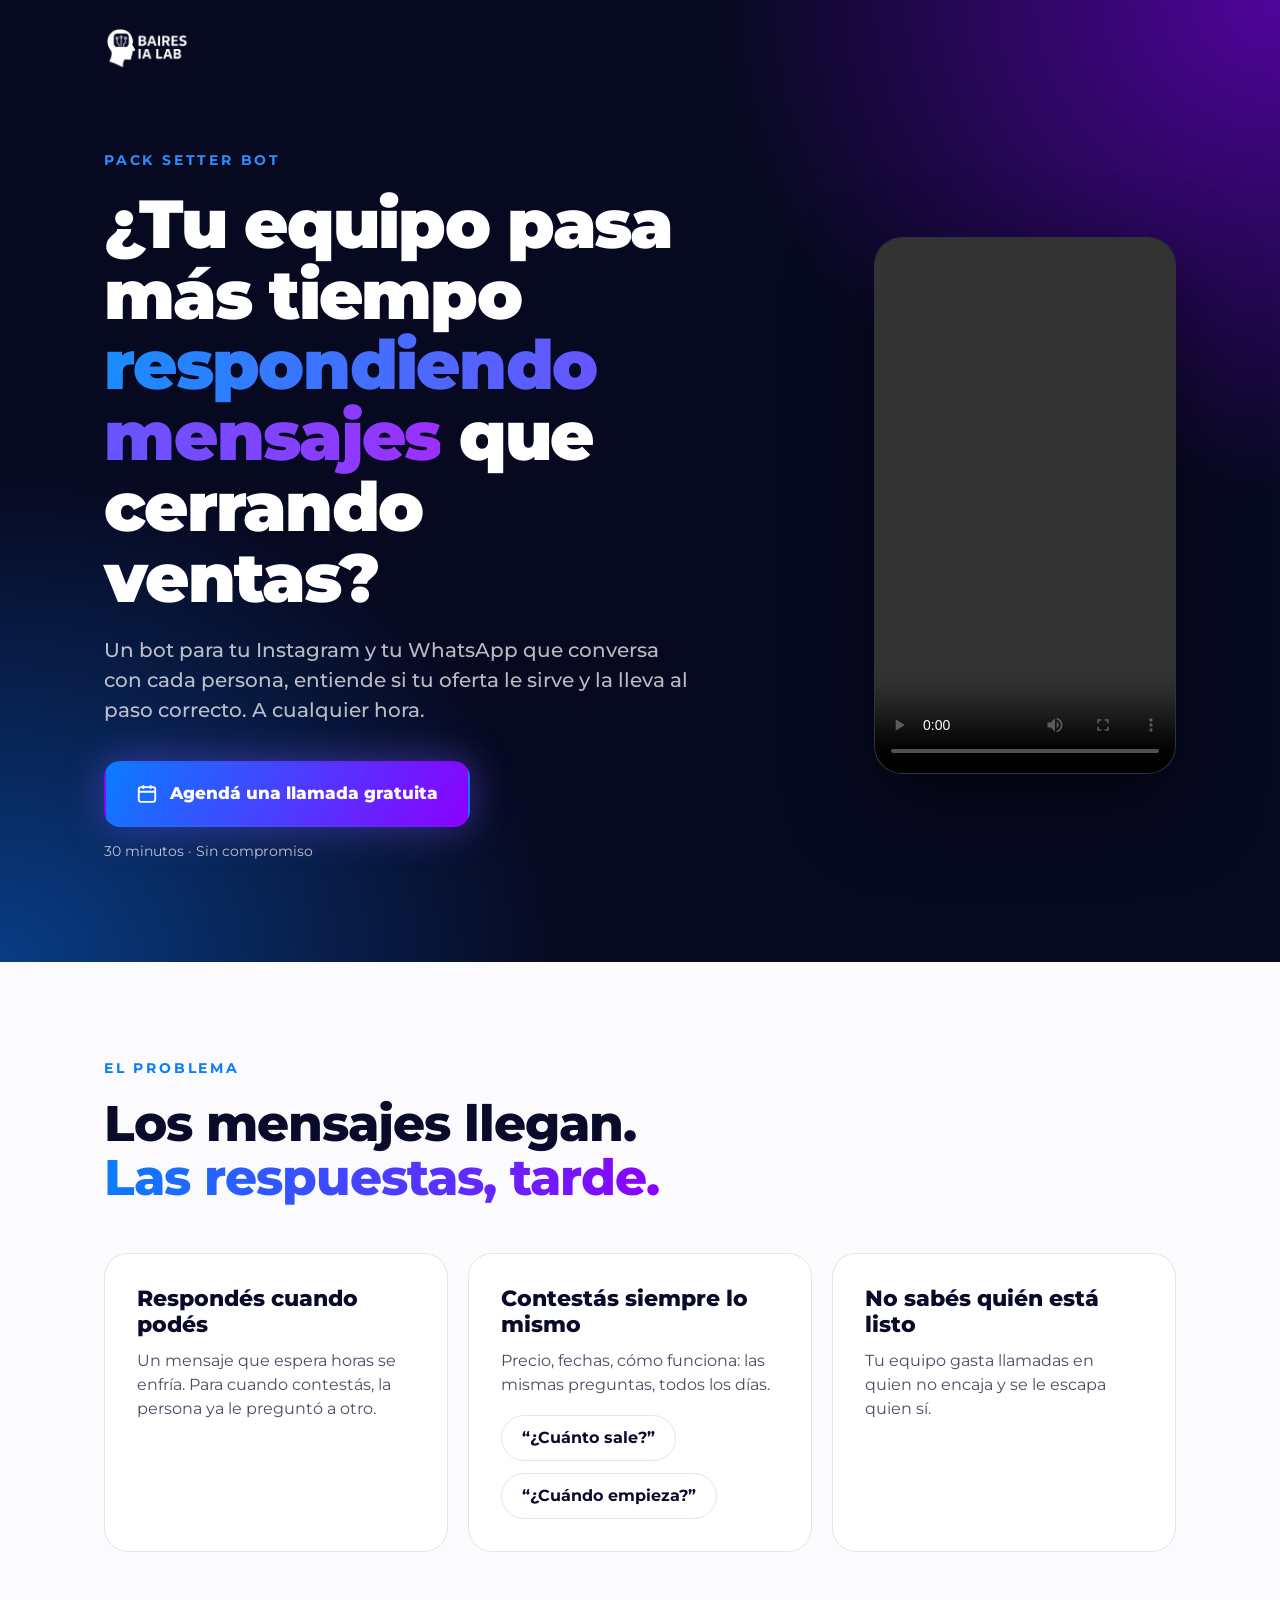
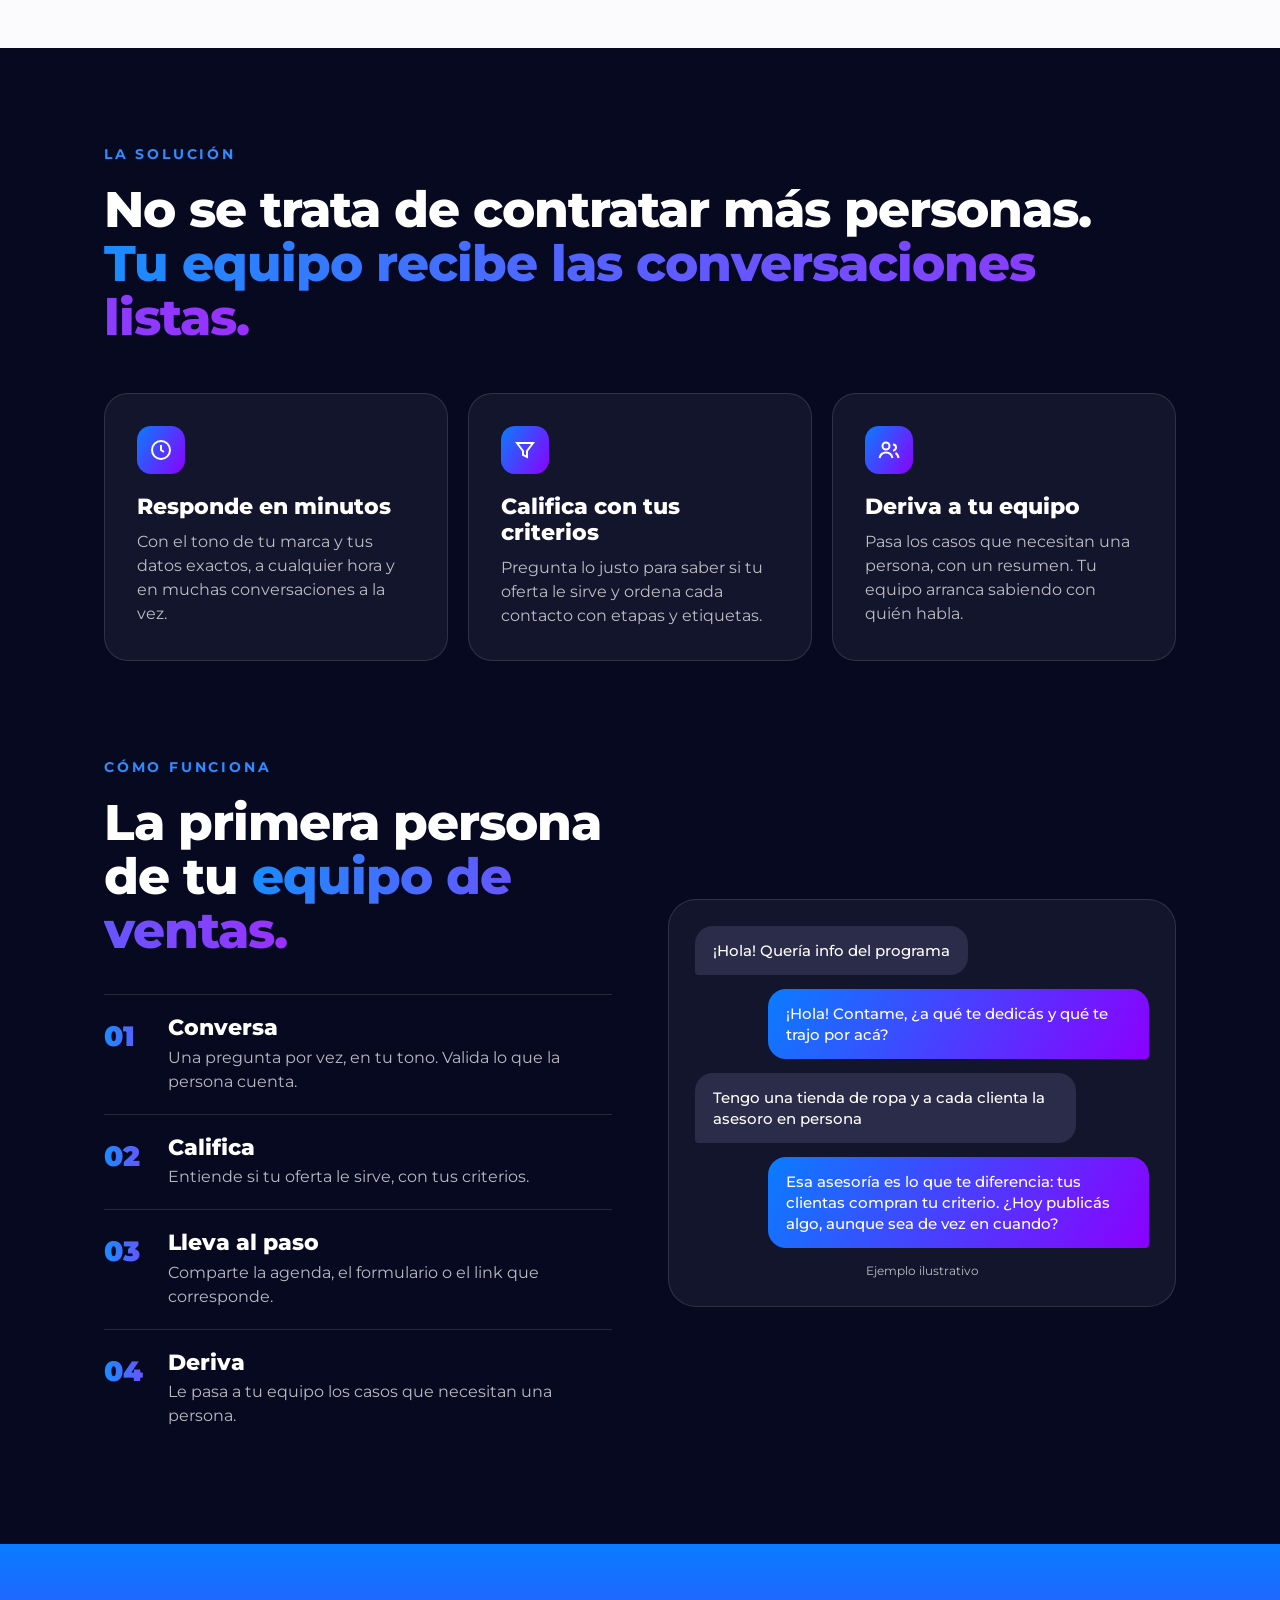
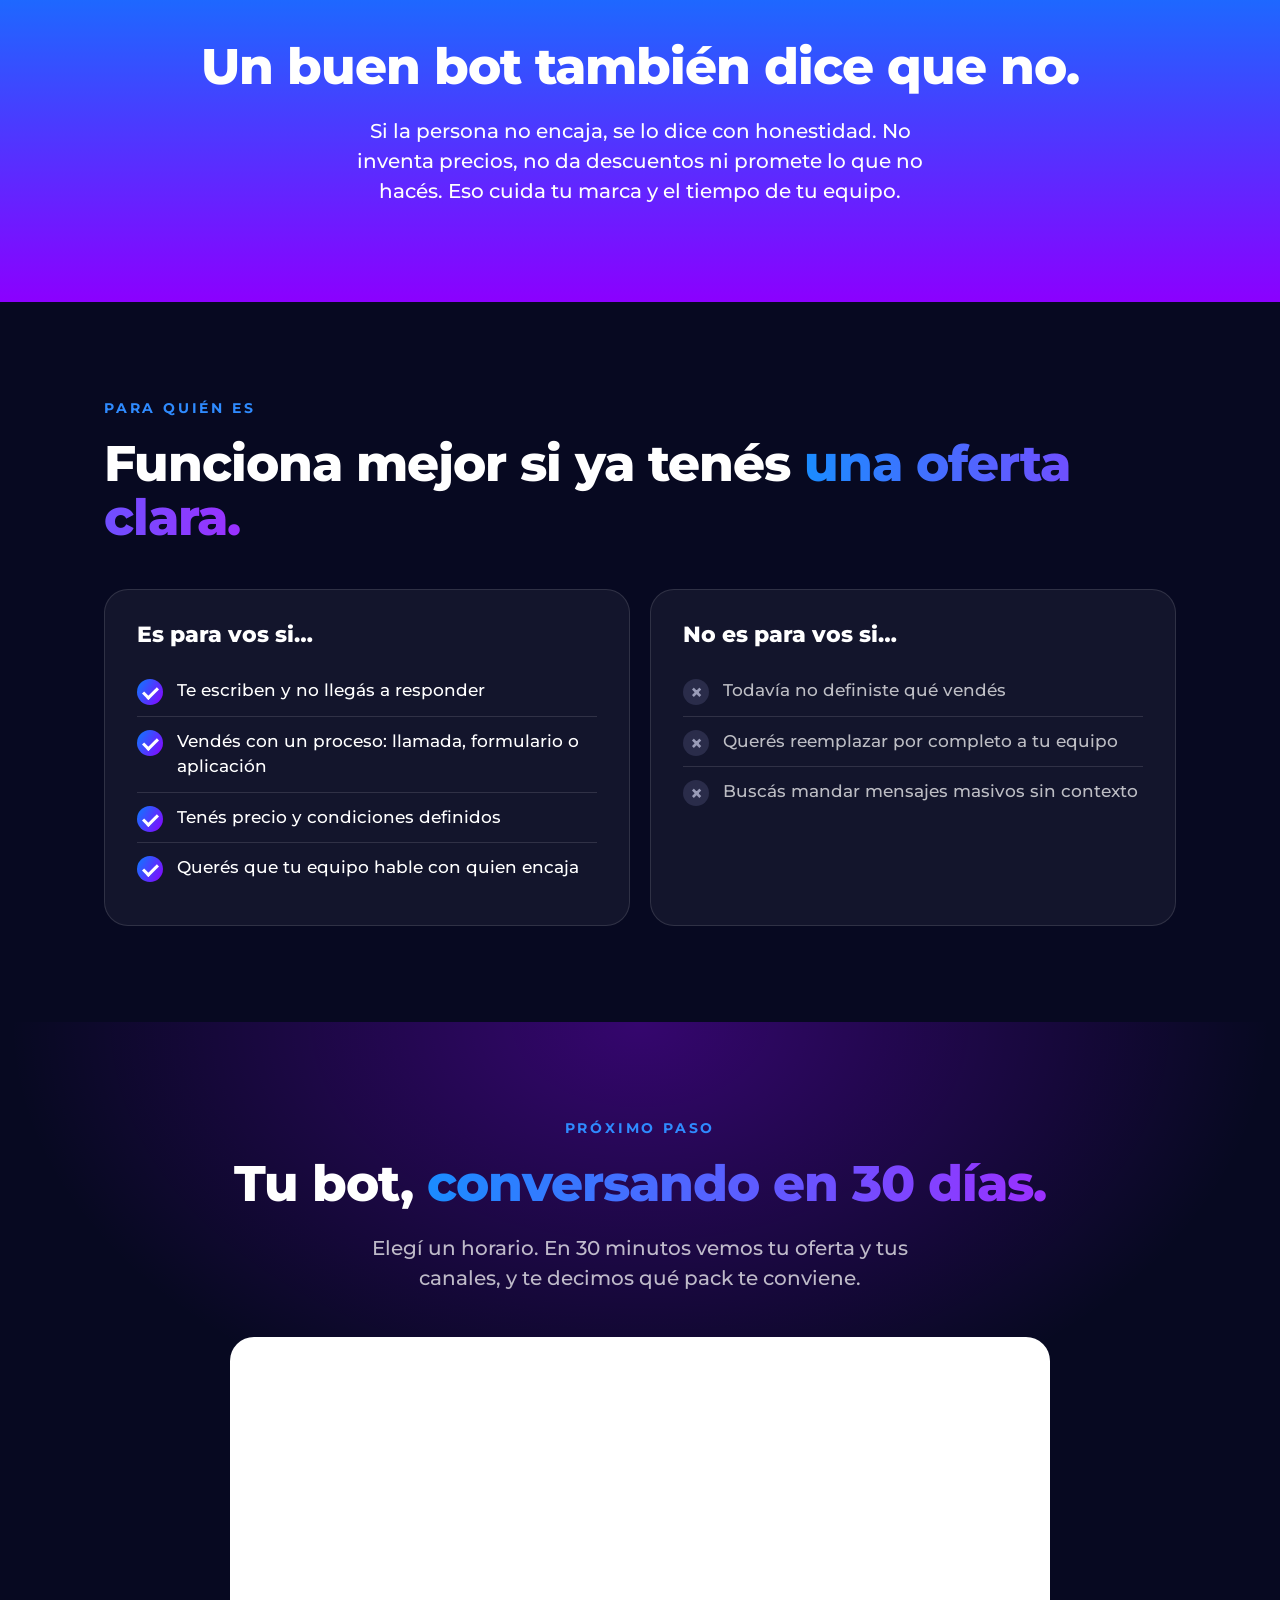
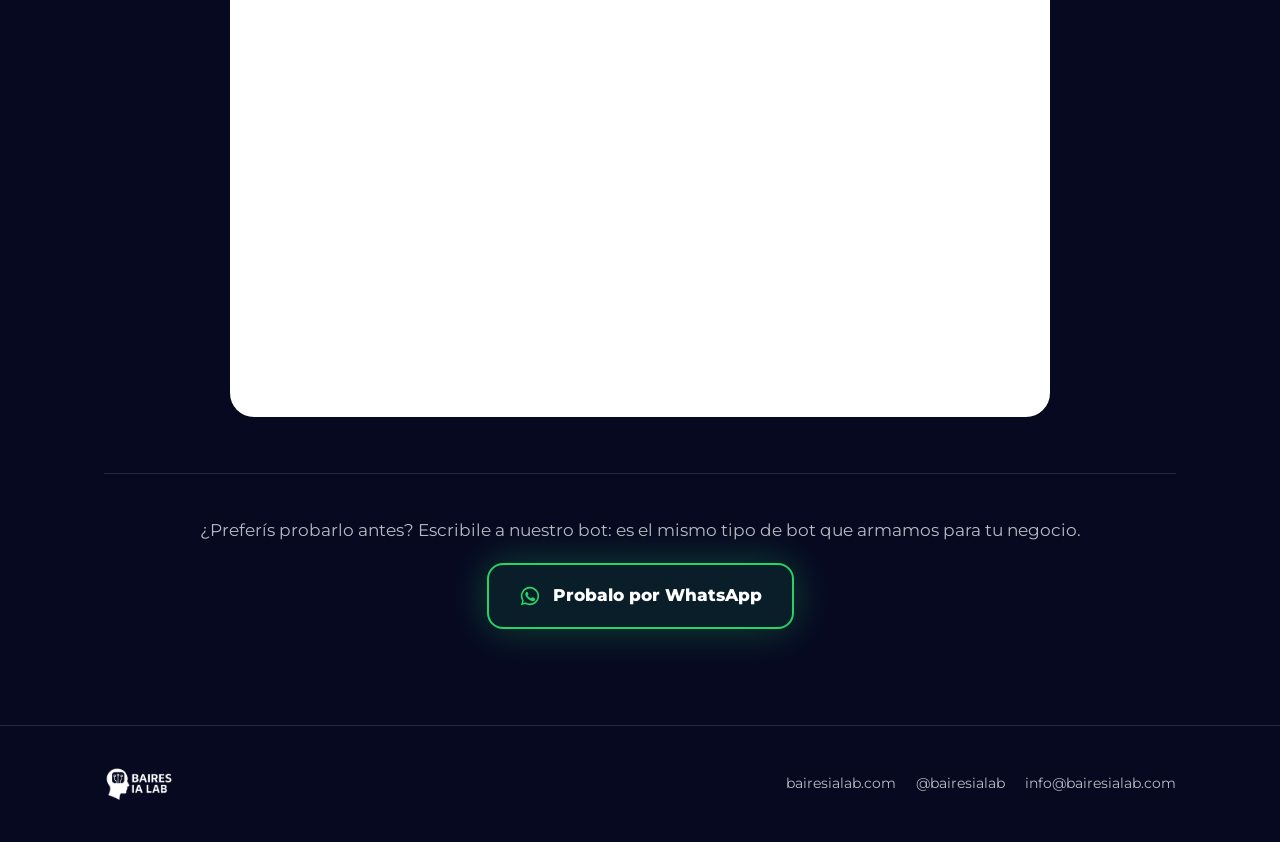
==== bot/index.html @ 01b83de3 "Rename setter-bot to bot (URL: bairesialab.com/bot/) Co-Authored-By: Claude Sonnet 4.6 <noreply@anth" ====
<!doctype html>
<!--
  LANDING · PACK SETTER BOT · Baires IA Lab
  URL sugerida: bairesialab.com/bot

  PARA CLAUDE CODE — cosas a reemplazar antes de publicar (buscá "TODO"):
  1. PIXEL_ID              → ID del Pixel de Meta (en <head>). Acá solo se dispara PageView.
                             El evento "Schedule" se dispara en gracias.html (página de gracias).
  2. VIDEO                 → setter-bot.mp4 (video vertical 1080x1920) + poster opcional.
  3. CALENDARIO GHL        → reemplazar CALENDAR_ID en el iframe de #agendar.
                             En la config del calendario de GHL: "Redirect to URL" después de reservar
                             → https://bairesialab.com/setter-bot/gracias (para disparar Schedule).
  4. WHATSAPP              → reemplazar 549XXXXXXXXXX por el número del bot (formato internacional sin +).
  5. UTMs                  → el script al final pasa los parámetros UTM de la URL al iframe del calendario,
                             así cada lead entra a GHL con el origen del anuncio.
  6. API de Conversiones   → configurarla desde GHL (Integraciones > Meta) o Events Manager;
                             usar el mismo event_id que el pixel para deduplicar.
  Sin menú de navegación a propósito: la página tiene una sola acción (agendar).
-->
<html lang="es-AR">
<head>
<meta charset="utf-8">
<meta name="viewport" content="width=device-width, initial-scale=1">
<title>Setter Bot · Baires IA Lab</title>
<meta name="description" content="Un bot para tu Instagram y tu WhatsApp que atiende, califica y le pasa a tu equipo las conversaciones listas. Agendá una llamada gratuita.">
<meta property="og:title" content="Setter Bot · Baires IA Lab">
<meta property="og:description" content="Dejá de perder ventas por responder tarde. Agendá una llamada gratuita de 30 minutos.">
<link rel="preconnect" href="https://fonts.googleapis.com">
<link rel="preconnect" href="https://fonts.gstatic.com" crossorigin>
<link href="https://fonts.googleapis.com/css2?family=Montserrat:wght@400;500;600;700;800;900&display=swap" rel="stylesheet">

<!-- TODO: Meta Pixel — reemplazar PIXEL_ID -->
<script>
!function(f,b,e,v,n,t,s){if(f.fbq)return;n=f.fbq=function(){n.callMethod?
n.callMethod.apply(n,arguments):n.queue.push(arguments)};if(!f._fbq)f._fbq=n;
n.push=n;n.loaded=!0;n.version='2.0';n.queue=[];t=b.createElement(e);t.async=!0;
t.src=v;s=b.getElementsByTagName(e)[0];s.parentNode.insertBefore(t,s)}(window,
document,'script','https://connect.facebook.net/en_US/fbevents.js');
fbq('init', 'PIXEL_ID');
fbq('track', 'PageView');
</script>

<style>
:root{
  --navy:#070921; --navy-2:#11132f; --ink:#0a0b2b;
  --blue:#0a7cff; --violet:#8b00ff; --wa:#25d366;
  --text:#ffffff; --muted:rgba(255,255,255,.72);
  --line:rgba(255,255,255,.12); --card:rgba(255,255,255,.05);
  --light:#fbfbfd; --light-line:#e4e5ee;
  --grad:linear-gradient(120deg,var(--blue),var(--violet));
  --radius:24px; --max:1120px;
}
*{box-sizing:border-box;margin:0;padding:0}
html{scroll-behavior:smooth}
body{font-family:Montserrat,system-ui,sans-serif;background:var(--navy);color:var(--text);line-height:1.5;-webkit-font-smoothing:antialiased}
img,video{display:block;max-width:100%}
a{color:inherit}
.wrap{max-width:var(--max);margin:0 auto;padding:0 24px}
section{padding:96px 0}
.gt{background:linear-gradient(90deg,#1a8cff,#9b30ff);-webkit-background-clip:text;background-clip:text;color:transparent}
.kicker{font-size:14px;font-weight:700;letter-spacing:.2em;text-transform:uppercase;color:#2f8bff;margin-bottom:18px}
h1{font-size:clamp(38px,6vw,68px);font-weight:900;line-height:1.04;letter-spacing:-.025em}
h2{font-size:clamp(30px,4.4vw,50px);font-weight:800;line-height:1.08;letter-spacing:-.02em}
h3{font-size:22px;font-weight:800;line-height:1.2}
.lead{font-size:clamp(17px,1.8vw,20px);color:var(--muted);font-weight:500;margin-top:22px;max-width:620px}

/* botones */
.btn{display:inline-flex;align-items:center;gap:12px;padding:18px 30px;border-radius:16px;font-weight:800;font-size:17px;text-decoration:none;border:2px solid #7b5cff;background:rgba(123,92,255,.12);box-shadow:0 0 40px rgba(123,92,255,.45);transition:transform .15s,box-shadow .15s}
.btn:hover{transform:translateY(-2px);box-shadow:0 0 60px rgba(123,92,255,.65)}
.btn.solid{background:var(--grad);border-color:transparent}
.btn.wa{border-color:var(--wa);background:rgba(37,211,102,.1);box-shadow:0 0 40px rgba(37,211,102,.3)}
.btn svg{flex:none}
.note{font-size:14px;color:var(--muted);margin-top:14px}

/* header */
header{position:absolute;top:0;left:0;right:0;z-index:5;padding:26px 0}
header img{height:44px;width:auto}

/* hero */
.hero{position:relative;overflow:hidden;padding:150px 0 100px}
.hero:before{content:"";position:absolute;inset:0;background:
  radial-gradient(800px 700px at 100% 0%,rgba(139,0,255,.55),transparent 70%),
  radial-gradient(800px 700px at 0% 100%,rgba(10,124,255,.45),transparent 70%);pointer-events:none}
.hero .wrap{position:relative;display:grid;grid-template-columns:1.15fr .85fr;gap:56px;align-items:center}
.hero .cta{margin-top:36px}
.video{position:relative;border-radius:28px;overflow:hidden;aspect-ratio:9/16;max-width:360px;margin-left:auto;background:var(--navy-2);border:1.5px solid var(--line);box-shadow:0 30px 80px rgba(0,0,0,.5)}
.video video{width:100%;height:100%;object-fit:cover}

/* beneficios */
.grid3{display:grid;grid-template-columns:repeat(3,1fr);gap:20px;margin-top:48px}
.card{background:var(--card);border:1.5px solid var(--line);border-radius:var(--radius);padding:32px}
.card p{color:var(--muted);margin-top:10px;font-size:16px}
.icon{width:48px;height:48px;border-radius:14px;background:var(--grad);display:grid;place-items:center;margin-bottom:20px}

/* problema (claro) */
.light{background:var(--light);color:var(--ink)}
.light .lead,.light .card p{color:#4a4c66}
.light .card{background:#fff;border-color:var(--light-line)}
.light .gt{background:linear-gradient(90deg,var(--blue),var(--violet));-webkit-background-clip:text;background-clip:text}
.quotes{display:flex;flex-wrap:wrap;gap:12px;margin-top:28px}
.quotes span{background:#fff;border:1.5px solid var(--light-line);border-radius:999px;padding:10px 20px;font-weight:700;font-size:16px}

/* pasos */
.how{display:grid;grid-template-columns:1fr 1fr;gap:56px;align-items:center}
.steps{list-style:none;margin-top:36px}
.steps li{display:grid;grid-template-columns:64px 1fr;padding:20px 0;border-top:1.5px solid var(--line)}
.steps b{font-size:28px;font-weight:900}
.steps p{color:var(--muted);font-size:16px;margin-top:4px}
.chat{background:var(--card);border:1.5px solid var(--line);border-radius:28px;padding:26px;display:flex;flex-direction:column;gap:14px}
.m{max-width:84%;padding:14px 18px;border-radius:18px;font-size:15px;font-weight:500;line-height:1.4}
.in{background:#2a2c4a;align-self:flex-start;border-bottom-left-radius:4px}
.out{background:var(--grad);align-self:flex-end;border-bottom-right-radius:4px}
.chat small{color:var(--muted);font-size:12px;text-align:center}

/* banda no */
.band{background:linear-gradient(180deg,var(--blue),#4a3bff 50%,var(--violet));text-align:center}
.band .lead{color:#fff;margin-left:auto;margin-right:auto}

/* para quién */
.two{display:grid;grid-template-columns:1fr 1fr;gap:20px;margin-top:44px}
.check{list-style:none;margin-top:18px}
.check li{position:relative;padding:12px 0 12px 40px;font-size:17px;font-weight:500;border-bottom:1.5px solid var(--line)}
.check li:last-child{border:0}
.check li:before{content:"";position:absolute;left:0;top:13px;width:26px;height:26px;border-radius:50%;background:var(--grad)}
.check li:after{content:"";position:absolute;left:9px;top:18px;width:6px;height:12px;border:solid #fff;border-width:0 3px 3px 0;transform:rotate(45deg)}
.check.no li{color:var(--muted)}
.check.no li:before{background:#2a2c4a}
.check.no li:after{content:"×";border:0;transform:none;left:7px;top:10px;font-size:22px;font-weight:700;width:auto;height:auto;color:#9a9cb8}

/* agenda */
.book{position:relative;overflow:hidden;text-align:center}
.book:before{content:"";position:absolute;inset:0;background:radial-gradient(900px 600px at 50% 0%,rgba(139,0,255,.35),transparent 70%);pointer-events:none}
.book .wrap{position:relative}
.book .lead{margin-left:auto;margin-right:auto}
.cal{margin:44px auto 0;max-width:820px;background:#fff;border-radius:var(--radius);overflow:hidden;min-height:680px}
.cal iframe{width:100%;min-height:680px;border:0;display:block}
.alt{margin-top:56px;padding-top:44px;border-top:1.5px solid var(--line)}
.alt p{color:var(--muted);margin-bottom:20px;font-size:17px}

footer{padding:40px 0;border-top:1.5px solid var(--line);font-size:14px;color:var(--muted)}
footer .wrap{display:flex;justify-content:space-between;align-items:center;gap:20px;flex-wrap:wrap}
footer img{height:36px;width:auto}
footer a{text-decoration:none;margin-left:20px}

/* barra fija mobile */
.sticky{display:none}

@media (max-width:860px){
  section{padding:72px 0}
  .hero{padding:110px 0 72px}
  .hero .wrap,.how,.two{grid-template-columns:1fr}
  .video{margin:8px auto 0;max-width:300px}
  .grid3{grid-template-columns:1fr}
  .btn{width:100%;justify-content:center}
  .sticky{display:block;position:fixed;left:0;right:0;bottom:0;z-index:10;padding:12px 16px calc(12px + env(safe-area-inset-bottom));background:rgba(7,9,33,.92);backdrop-filter:blur(10px);border-top:1.5px solid var(--line)}
  .sticky .btn{padding:15px}
  body{padding-bottom:84px}
  footer a{margin:0 16px 0 0}
  footer .wrap>div{display:flex;flex-wrap:wrap;gap:10px 0}
}
</style>
</head>
<body>

<header><div class="wrap"><img src="[data-uri]" alt="Baires IA Lab"></div></header>

<!-- HERO -->
<section class="hero">
  <div class="wrap">
    <div>
      <div class="kicker">Pack Setter Bot</div>
      <h1>¿Tu equipo pasa más tiempo <span class="gt">respondiendo mensajes</span> que cerrando ventas?</h1>
      <p class="lead">Un bot para tu Instagram y tu WhatsApp que conversa con cada persona, entiende si tu oferta le sirve y la lleva al paso correcto. A cualquier hora.</p>
      <div class="cta">
        <a class="btn solid" href="#agendar">
          <svg width="22" height="22" viewBox="0 0 24 24" fill="none" stroke="#fff" stroke-width="2"><rect x="3" y="4.5" width="18" height="16" rx="2.5"/><path d="M3 9.5h18M8 2.5v4M16 2.5v4"/></svg>
          Agendá una llamada gratuita
        </a>
        <p class="note">30 minutos · Sin compromiso</p>
      </div>
    </div>
    <div class="video">
      <!-- TODO: reemplazar por el video real (vertical 1080x1920) -->
      <video src="setter-bot.mp4" poster="" controls playsinline preload="metadata"></video>
    </div>
  </div>
</section>

<!-- EL PROBLEMA -->
<section class="light">
  <div class="wrap">
    <div class="kicker" style="color:var(--blue)">El problema</div>
    <h2>Los mensajes llegan.<br><span class="gt">Las respuestas, tarde.</span></h2>
    <div class="grid3">
      <div class="card"><h3>Respondés cuando podés</h3><p>Un mensaje que espera horas se enfría. Para cuando contestás, la persona ya le preguntó a otro.</p></div>
      <div class="card"><h3>Contestás siempre lo mismo</h3><p>Precio, fechas, cómo funciona: las mismas preguntas, todos los días.</p>
        <div class="quotes" style="margin-top:18px"><span>“¿Cuánto sale?”</span><span>“¿Cuándo empieza?”</span></div></div>
      <div class="card"><h3>No sabés quién está listo</h3><p>Tu equipo gasta llamadas en quien no encaja y se le escapa quien sí.</p></div>
    </div>
  </div>
</section>

<!-- BENEFICIOS -->
<section>
  <div class="wrap">
    <div class="kicker">La solución</div>
    <h2>No se trata de contratar más personas.<br><span class="gt">Tu equipo recibe las conversaciones listas.</span></h2>
    <div class="grid3">
      <div class="card">
        <div class="icon"><svg width="24" height="24" viewBox="0 0 24 24" fill="none" stroke="#fff" stroke-width="2"><circle cx="12" cy="12" r="9"/><path d="M12 7v5l3 2"/></svg></div>
        <h3>Responde en minutos</h3><p>Con el tono de tu marca y tus datos exactos, a cualquier hora y en muchas conversaciones a la vez.</p>
      </div>
      <div class="card">
        <div class="icon"><svg width="24" height="24" viewBox="0 0 24 24" fill="none" stroke="#fff" stroke-width="2"><path d="M4 5h16l-6 8v6l-4-2v-4z"/></svg></div>
        <h3>Califica con tus criterios</h3><p>Pregunta lo justo para saber si tu oferta le sirve y ordena cada contacto con etapas y etiquetas.</p>
      </div>
      <div class="card">
        <div class="icon"><svg width="24" height="24" viewBox="0 0 24 24" fill="none" stroke="#fff" stroke-width="2"><circle cx="9" cy="8" r="3.5"/><path d="M2.5 20c.8-3.5 3.4-5.5 6.5-5.5s5.7 2 6.5 5.5M16 6.5a3 3 0 0 1 0 6M18.5 15c1.6.8 2.6 2.5 3 5"/></svg></div>
        <h3>Deriva a tu equipo</h3><p>Pasa los casos que necesitan una persona, con un resumen. Tu equipo arranca sabiendo con quién habla.</p>
      </div>
    </div>
  </div>
</section>

<!-- CÓMO FUNCIONA -->
<section style="padding-top:0">
  <div class="wrap how">
    <div>
      <div class="kicker">Cómo funciona</div>
      <h2>La primera persona de tu <span class="gt">equipo de ventas.</span></h2>
      <ol class="steps">
        <li><b class="gt">01</b><div><h3>Conversa</h3><p>Una pregunta por vez, en tu tono. Valida lo que la persona cuenta.</p></div></li>
        <li><b class="gt">02</b><div><h3>Califica</h3><p>Entiende si tu oferta le sirve, con tus criterios.</p></div></li>
        <li><b class="gt">03</b><div><h3>Lleva al paso</h3><p>Comparte la agenda, el formulario o el link que corresponde.</p></div></li>
        <li><b class="gt">04</b><div><h3>Deriva</h3><p>Le pasa a tu equipo los casos que necesitan una persona.</p></div></li>
      </ol>
    </div>
    <div class="chat" aria-label="Ejemplo de conversación">
      <div class="m in">¡Hola! Quería info del programa</div>
      <div class="m out">¡Hola! Contame, ¿a qué te dedicás y qué te trajo por acá?</div>
      <div class="m in">Tengo una tienda de ropa y a cada clienta la asesoro en persona</div>
      <div class="m out">Esa asesoría es lo que te diferencia: tus clientas compran tu criterio. ¿Hoy publicás algo, aunque sea de vez en cuando?</div>
      <small>Ejemplo ilustrativo</small>
    </div>
  </div>
</section>

<!-- BANDA -->
<section class="band">
  <div class="wrap">
    <h2>Un buen bot también dice que no.</h2>
    <p class="lead">Si la persona no encaja, se lo dice con honestidad. No inventa precios, no da descuentos ni promete lo que no hacés. Eso cuida tu marca y el tiempo de tu equipo.</p>
  </div>
</section>

<!-- PARA QUIÉN ES -->
<section>
  <div class="wrap">
    <div class="kicker">Para quién es</div>
    <h2>Funciona mejor si ya tenés <span class="gt">una oferta clara.</span></h2>
    <div class="two">
      <div class="card"><h3>Es para vos si…</h3>
        <ul class="check">
          <li>Te escriben y no llegás a responder</li>
          <li>Vendés con un proceso: llamada, formulario o aplicación</li>
          <li>Tenés precio y condiciones definidos</li>
          <li>Querés que tu equipo hable con quien encaja</li>
        </ul></div>
      <div class="card"><h3>No es para vos si…</h3>
        <ul class="check no">
          <li>Todavía no definiste qué vendés</li>
          <li>Querés reemplazar por completo a tu equipo</li>
          <li>Buscás mandar mensajes masivos sin contexto</li>
        </ul></div>
    </div>
  </div>
</section>

<!-- AGENDA -->
<section class="book" id="agendar">
  <div class="wrap">
    <div class="kicker">Próximo paso</div>
    <h2>Tu bot, <span class="gt">conversando en 30 días.</span></h2>
    <p class="lead">Elegí un horario. En 30 minutos vemos tu oferta y tus canales, y te decimos qué pack te conviene.</p>
    <div class="cal">
      <iframe id="ghl-cal" src="https://calendar.app.google/iZ91BzeRAm9MXAzFA" scrolling="no" title="Agendá tu llamada"></iframe>
    </div>
    <div class="alt">
      <p>¿Preferís probarlo antes? Escribile a nuestro bot: es el mismo tipo de bot que armamos para tu negocio.</p>
      <!-- TODO: reemplazar por el número del bot cuando esté disponible -->
      <a class="btn wa" id="wa-link" href="https://wa.me/5491168041842?text=Hola!%20Quiero%20probar%20el%20Setter%20Bot" target="_blank" rel="noopener">
        <svg width="22" height="22" viewBox="0 0 24 24" fill="#25d366"><path d="M12 2a10 10 0 0 0-8.6 15.1L2 22l5-1.3A10 10 0 1 0 12 2zm0 18.2c-1.5 0-3-.4-4.3-1.2l-.3-.2-3 .8.8-2.9-.2-.3A8.2 8.2 0 1 1 12 20.2zm4.5-6.1c-.2-.1-1.5-.7-1.7-.8-.2-.1-.4-.1-.6.1l-.8 1c-.1.2-.3.2-.5.1a6.7 6.7 0 0 1-3.3-2.9c-.3-.4.3-.4.7-1.4.1-.2 0-.3 0-.4l-.8-1.8c-.2-.5-.4-.4-.6-.4h-.5a1 1 0 0 0-.7.3 3 3 0 0 0-.9 2.2 5.2 5.2 0 0 0 1.1 2.7c.1.2 1.9 2.9 4.6 4 1.7.7 2.4.8 3.2.7.5-.1 1.5-.6 1.7-1.2.2-.6.2-1.1.2-1.2-.1-.2-.3-.2-.6-.3z"/></svg>
        Probalo por WhatsApp
      </a>
    </div>
  </div>
</section>

<footer>
  <div class="wrap">
    <img src="[data-uri]" alt="Baires IA Lab">
    <div><a href="https://bairesialab.com">bairesialab.com</a><a href="https://instagram.com/bairesialab" target="_blank" rel="noopener">@bairesialab</a><a href="mailto:info@bairesialab.com">info@bairesialab.com</a></div>
  </div>
</footer>

<div class="sticky"><a class="btn solid" href="#agendar">Agendá una llamada gratuita</a></div>

<script src="https://link.msgsndr.com/js/form_embed.js" async></script>
<script>
// Pasa los UTM y fbclid de la URL al calendario para atribuir cada lead al anuncio.
(function(){
  var params = new URLSearchParams(location.search), keep = new URLSearchParams();
  ['utm_source','utm_medium','utm_campaign','utm_content','utm_term','fbclid'].forEach(function(k){
    if (params.get(k)) keep.set(k, params.get(k));
  });
  if ([...keep].length) {
    var cal = document.getElementById('ghl-cal');
    cal.src += (cal.src.indexOf('?') > -1 ? '&' : '?') + keep.toString();
  }
  // Evento "Contact" al tocar WhatsApp (sirve para medir la segunda puerta).
  document.getElementById('wa-link').addEventListener('click', function(){
    if (window.fbq) fbq('track', 'Contact');
  });
})();
</script>
</body>
</html>
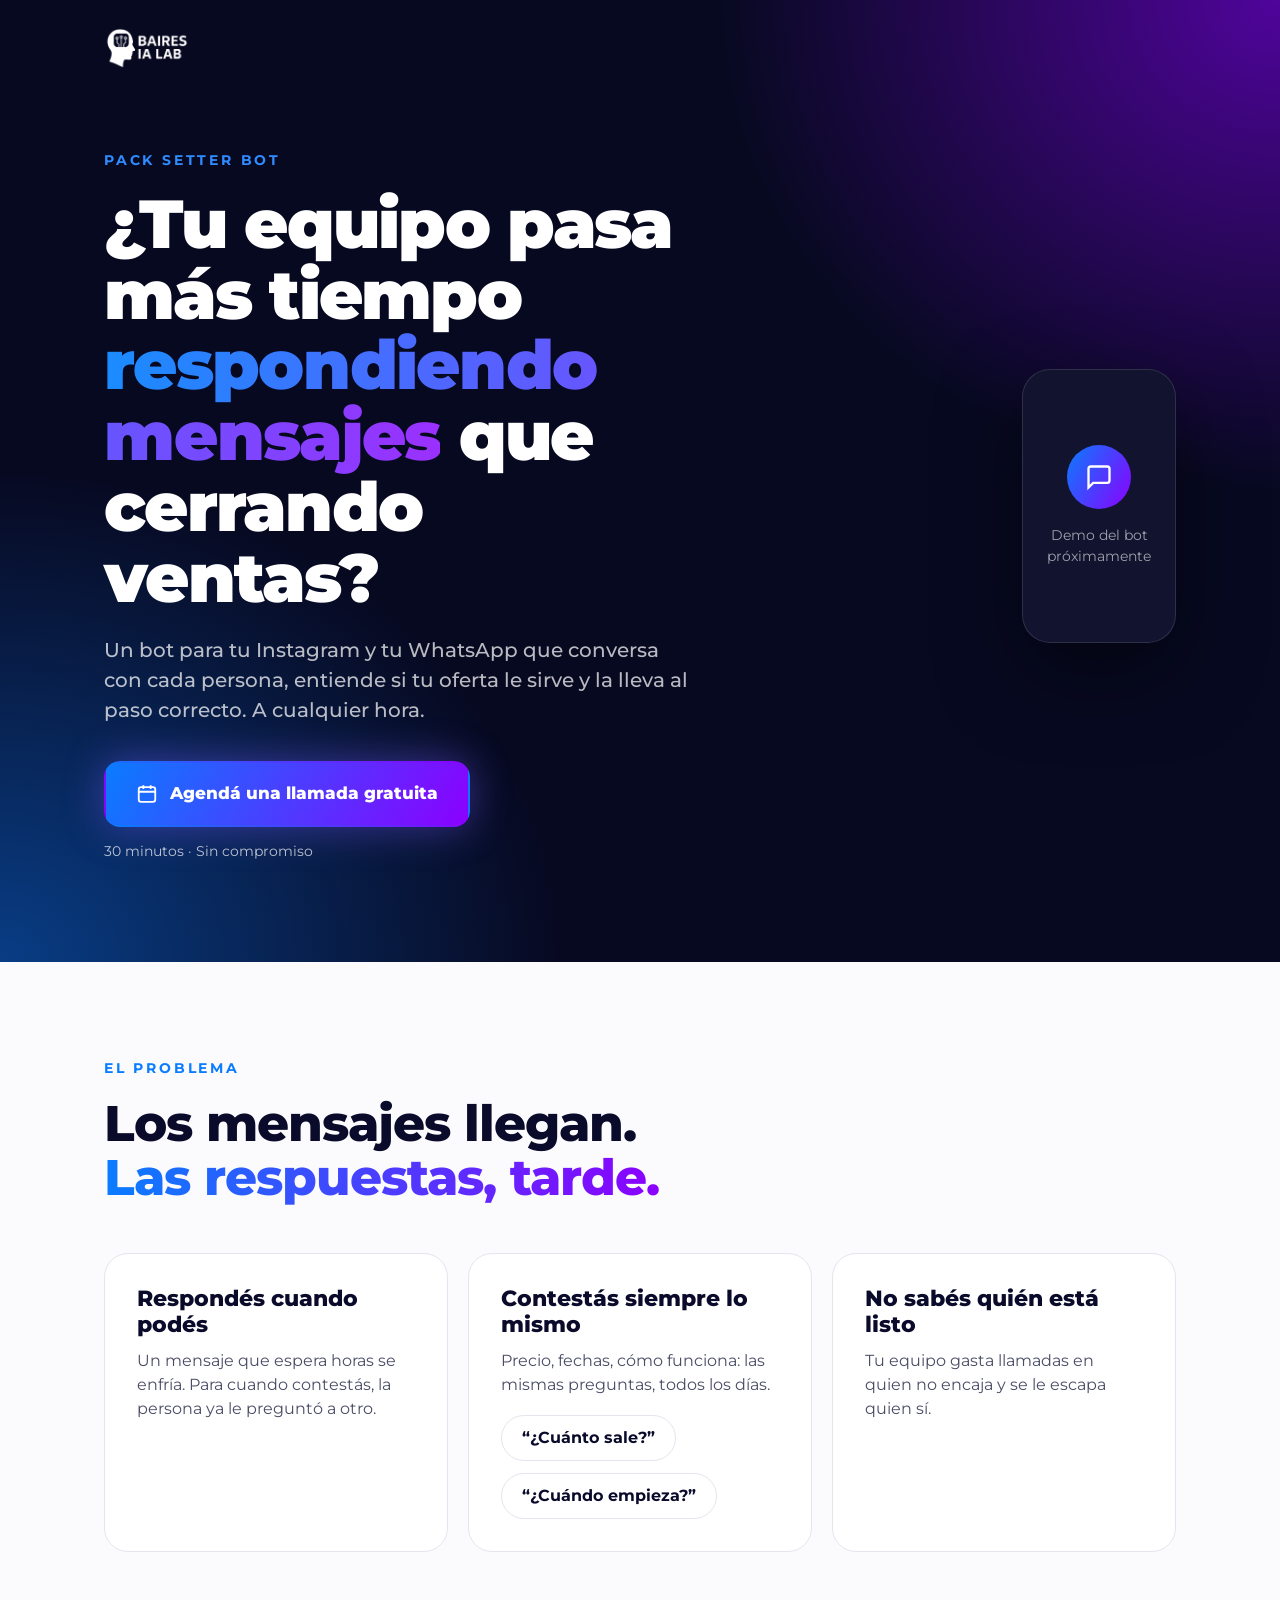
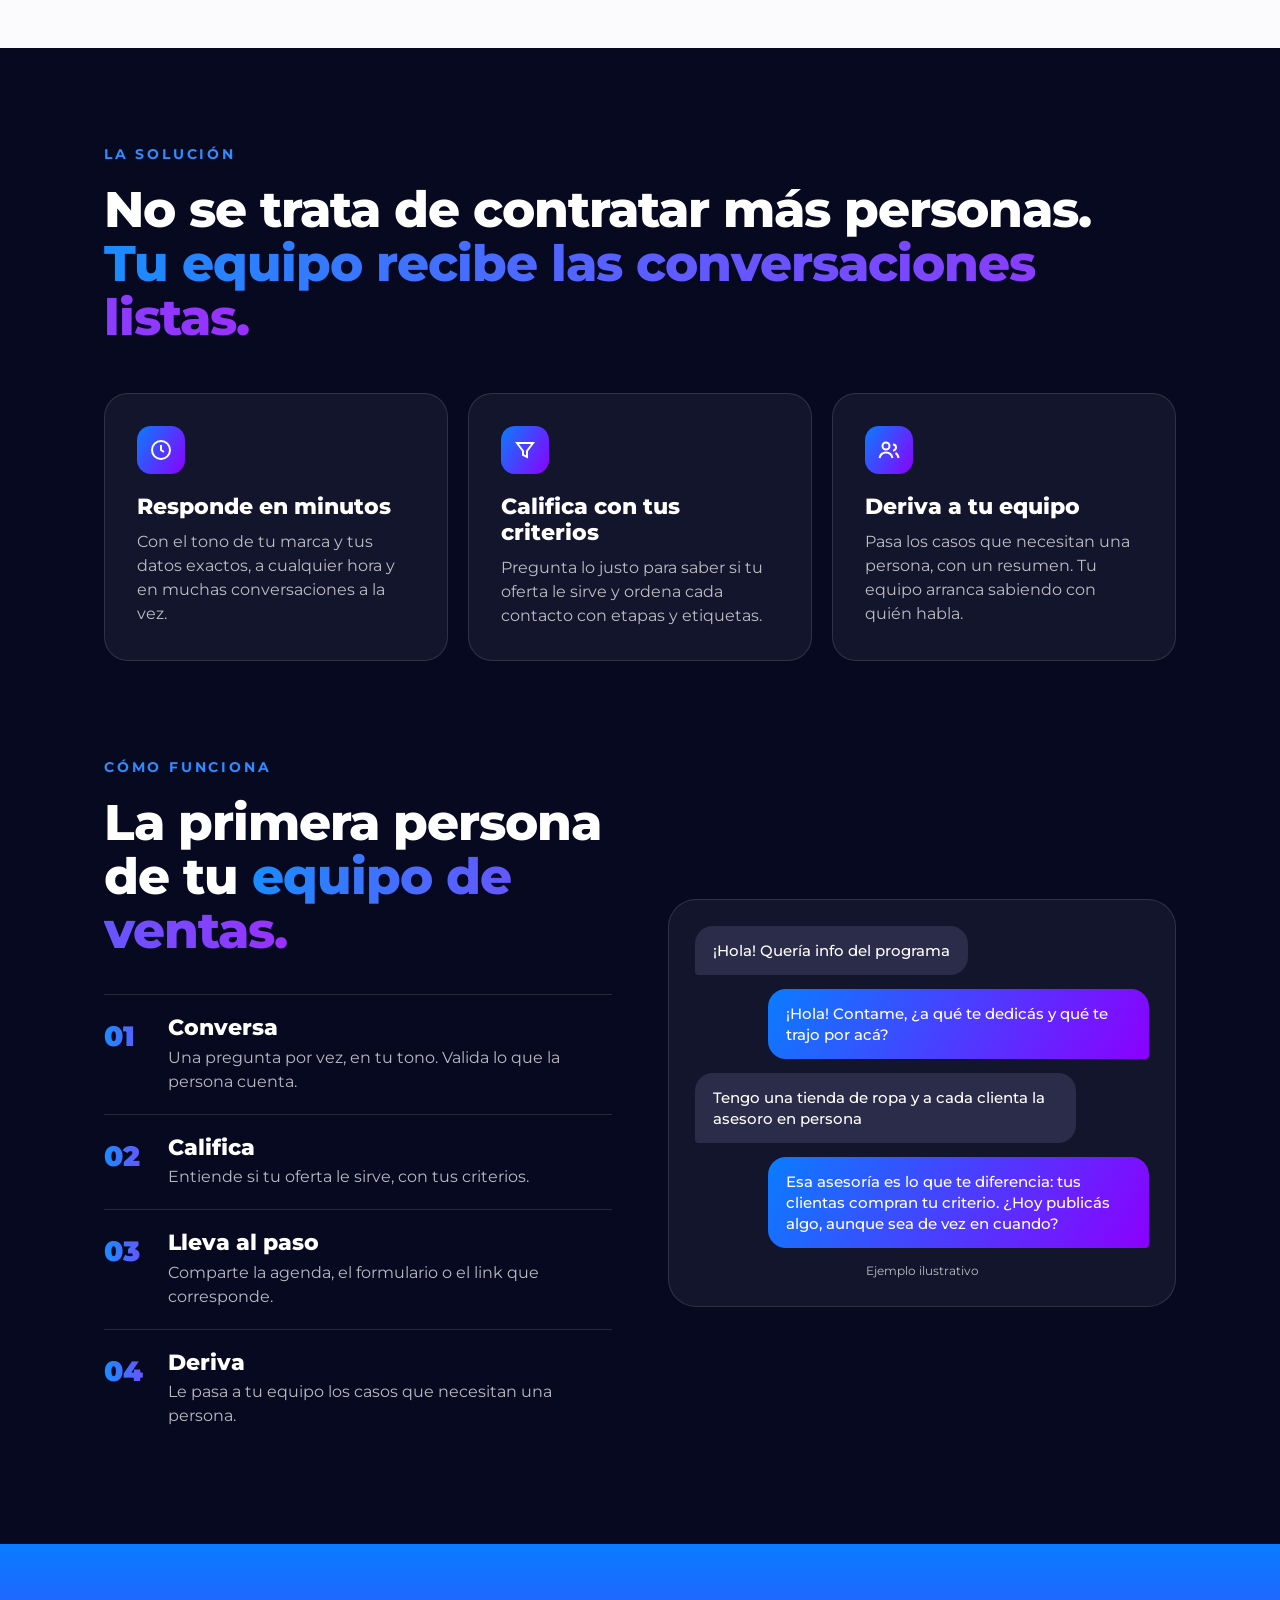
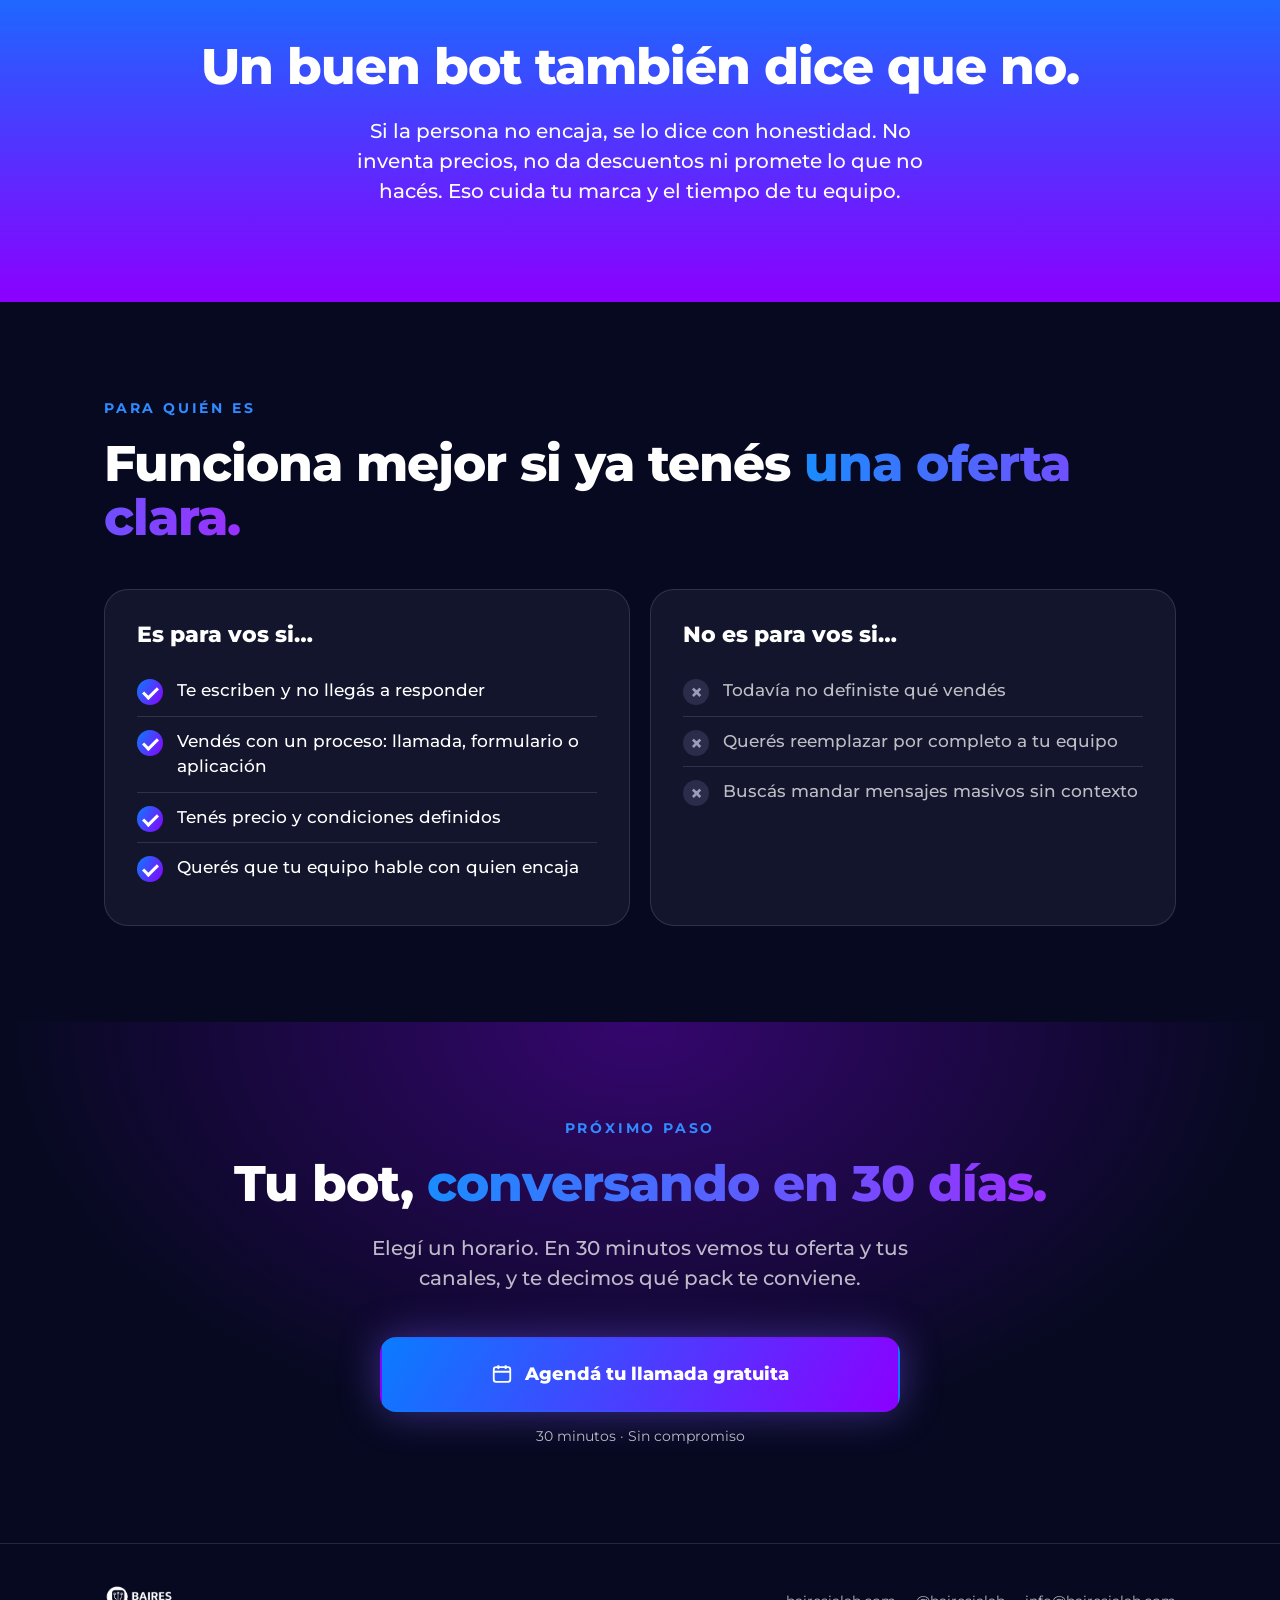
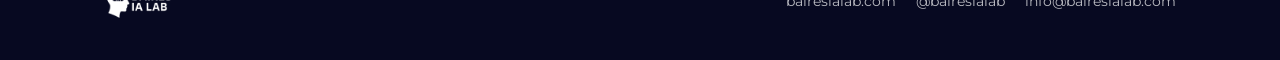
==== commit 362a0286: "Fix bot landing: favicon, remove video/WA section, calendar as button - Add favicon from main site -" ====
--- a/bot/index.html
+++ b/bot/index.html
@@ -22,6 +22,7 @@
 <meta charset="utf-8">
 <meta name="viewport" content="width=device-width, initial-scale=1">
 <title>Setter Bot · Baires IA Lab</title>
+<link rel="icon" type="image/png" href="../archivos/isologo-cropped (1).png">
 <meta name="description" content="Un bot para tu Instagram y tu WhatsApp que atiende, califica y le pasa a tu equipo las conversaciones listas. Agendá una llamada gratuita.">
 <meta property="og:title" content="Setter Bot · Baires IA Lab">
 <meta property="og:description" content="Dejá de perder ventas por responder tarde. Agendá una llamada gratuita de 30 minutos.">
@@ -179,9 +180,11 @@
         <p class="note">30 minutos · Sin compromiso</p>
       </div>
     </div>
-    <div class="video">
-      <!-- TODO: reemplazar por el video real (vertical 1080x1920) -->
-      <video src="setter-bot.mp4" poster="" controls playsinline preload="metadata"></video>
+    <div class="video" style="display:flex;align-items:center;justify-content:center;flex-direction:column;gap:16px;padding:40px 24px;text-align:center">
+      <div style="width:64px;height:64px;border-radius:50%;background:var(--grad);display:grid;place-items:center">
+        <svg width="28" height="28" viewBox="0 0 24 24" fill="none" stroke="#fff" stroke-width="2"><path d="M21 15a2 2 0 0 1-2 2H7l-4 4V5a2 2 0 0 1 2-2h14a2 2 0 0 1 2 2z"/></svg>
+      </div>
+      <p style="color:rgba(255,255,255,.6);font-size:14px;margin:0">Demo del bot<br>próximamente</p>
     </div>
   </div>
 </section>
@@ -282,16 +285,12 @@
     <div class="kicker">Próximo paso</div>
     <h2>Tu bot, <span class="gt">conversando en 30 días.</span></h2>
     <p class="lead">Elegí un horario. En 30 minutos vemos tu oferta y tus canales, y te decimos qué pack te conviene.</p>
-    <div class="cal">
-      <iframe id="ghl-cal" src="https://calendar.app.google/iZ91BzeRAm9MXAzFA" scrolling="no" title="Agendá tu llamada"></iframe>
-    </div>
-    <div class="alt">
-      <p>¿Preferís probarlo antes? Escribile a nuestro bot: es el mismo tipo de bot que armamos para tu negocio.</p>
-      <!-- TODO: reemplazar por el número del bot cuando esté disponible -->
-      <a class="btn wa" id="wa-link" href="https://wa.me/5491168041842?text=Hola!%20Quiero%20probar%20el%20Setter%20Bot" target="_blank" rel="noopener">
-        <svg width="22" height="22" viewBox="0 0 24 24" fill="#25d366"><path d="M12 2a10 10 0 0 0-8.6 15.1L2 22l5-1.3A10 10 0 1 0 12 2zm0 18.2c-1.5 0-3-.4-4.3-1.2l-.3-.2-3 .8.8-2.9-.2-.3A8.2 8.2 0 1 1 12 20.2zm4.5-6.1c-.2-.1-1.5-.7-1.7-.8-.2-.1-.4-.1-.6.1l-.8 1c-.1.2-.3.2-.5.1a6.7 6.7 0 0 1-3.3-2.9c-.3-.4.3-.4.7-1.4.1-.2 0-.3 0-.4l-.8-1.8c-.2-.5-.4-.4-.6-.4h-.5a1 1 0 0 0-.7.3 3 3 0 0 0-.9 2.2 5.2 5.2 0 0 0 1.1 2.7c.1.2 1.9 2.9 4.6 4 1.7.7 2.4.8 3.2.7.5-.1 1.5-.6 1.7-1.2.2-.6.2-1.1.2-1.2-.1-.2-.3-.2-.6-.3z"/></svg>
-        Probalo por WhatsApp
+    <div style="margin:44px auto 0;max-width:520px;text-align:center">
+      <a class="btn solid" href="https://calendar.app.google/iZ91BzeRAm9MXAzFA" target="_blank" rel="noopener" style="width:100%;justify-content:center;font-size:18px;padding:22px 32px">
+        <svg width="22" height="22" viewBox="0 0 24 24" fill="none" stroke="#fff" stroke-width="2"><rect x="3" y="4.5" width="18" height="16" rx="2.5"/><path d="M3 9.5h18M8 2.5v4M16 2.5v4"/></svg>
+        Agendá tu llamada gratuita
       </a>
+      <p class="note">30 minutos · Sin compromiso</p>
     </div>
   </div>
 </section>
@@ -305,23 +304,5 @@
 
 <div class="sticky"><a class="btn solid" href="#agendar">Agendá una llamada gratuita</a></div>
 
-<script src="https://link.msgsndr.com/js/form_embed.js" async></script>
-<script>
-// Pasa los UTM y fbclid de la URL al calendario para atribuir cada lead al anuncio.
-(function(){
-  var params = new URLSearchParams(location.search), keep = new URLSearchParams();
-  ['utm_source','utm_medium','utm_campaign','utm_content','utm_term','fbclid'].forEach(function(k){
-    if (params.get(k)) keep.set(k, params.get(k));
-  });
-  if ([...keep].length) {
-    var cal = document.getElementById('ghl-cal');
-    cal.src += (cal.src.indexOf('?') > -1 ? '&' : '?') + keep.toString();
-  }
-  // Evento "Contact" al tocar WhatsApp (sirve para medir la segunda puerta).
-  document.getElementById('wa-link').addEventListener('click', function(){
-    if (window.fbq) fbq('track', 'Contact');
-  });
-})();
-</script>
 </body>
 </html>
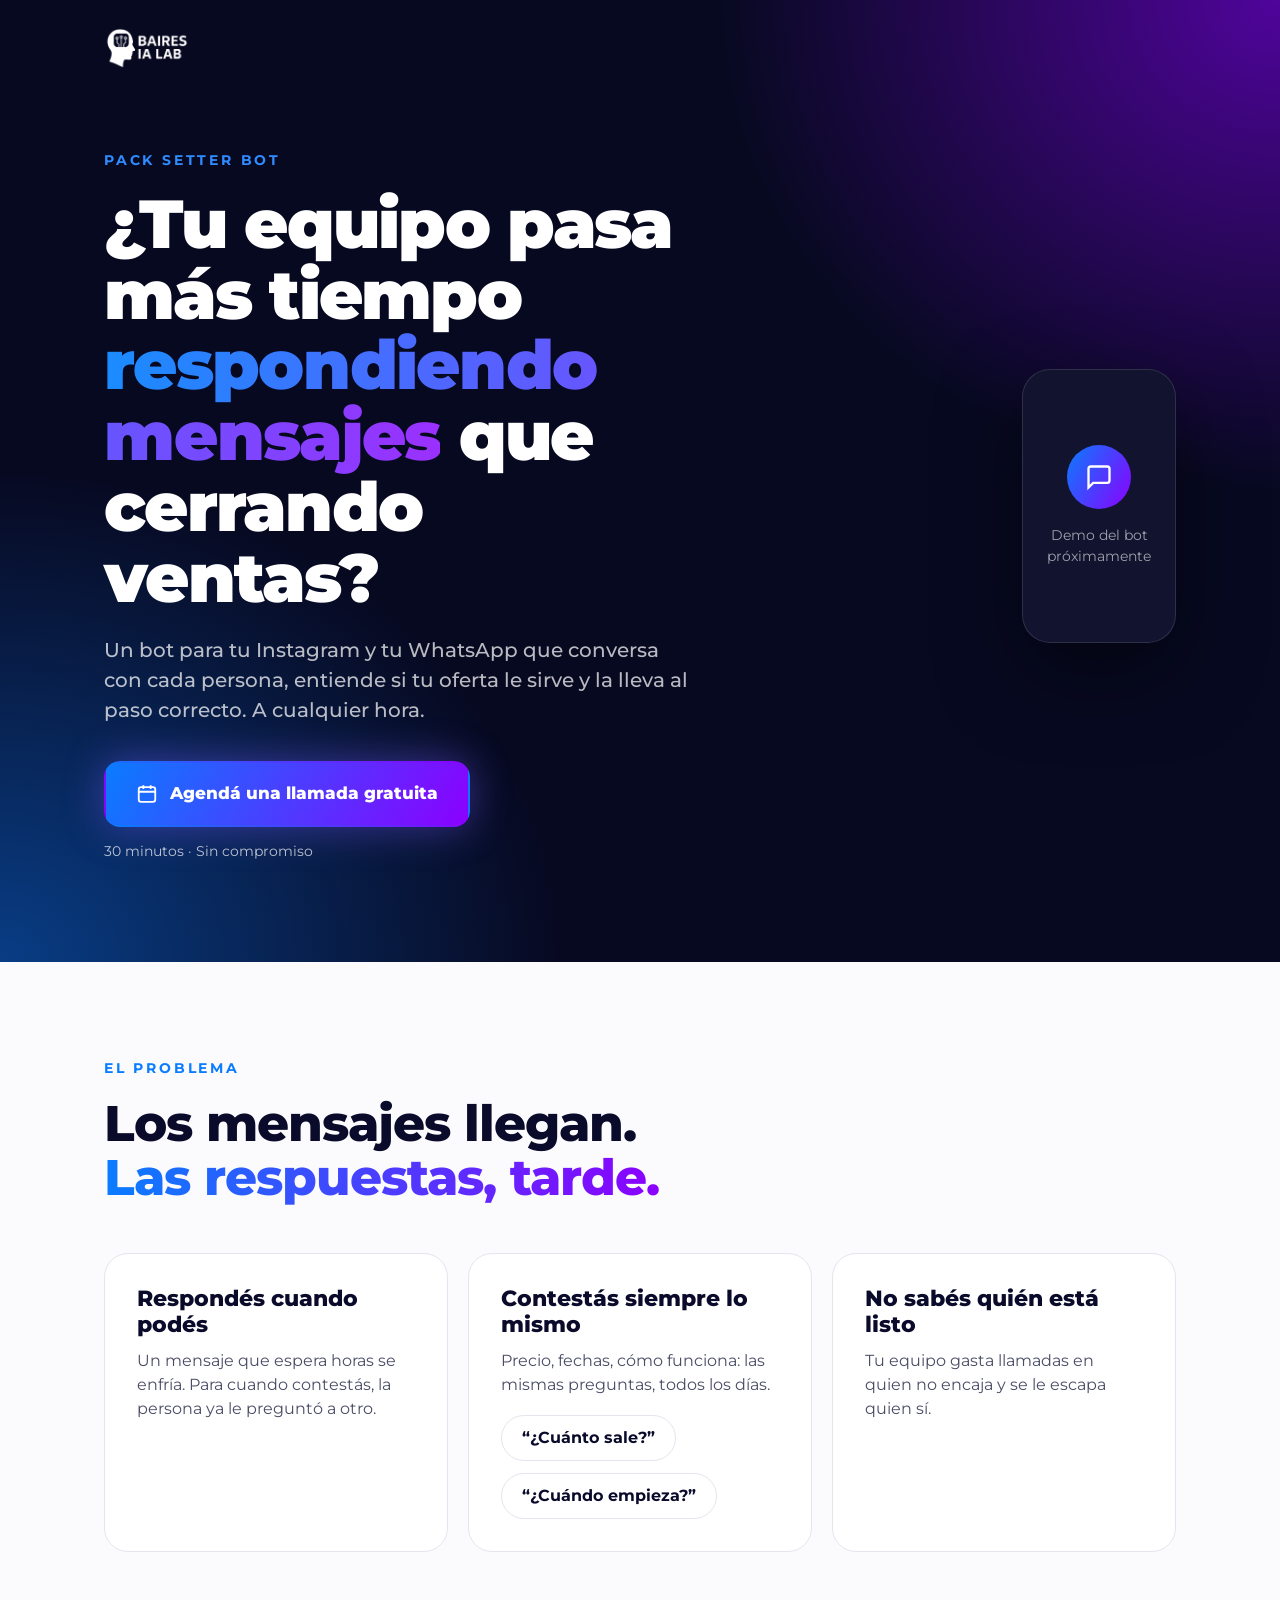
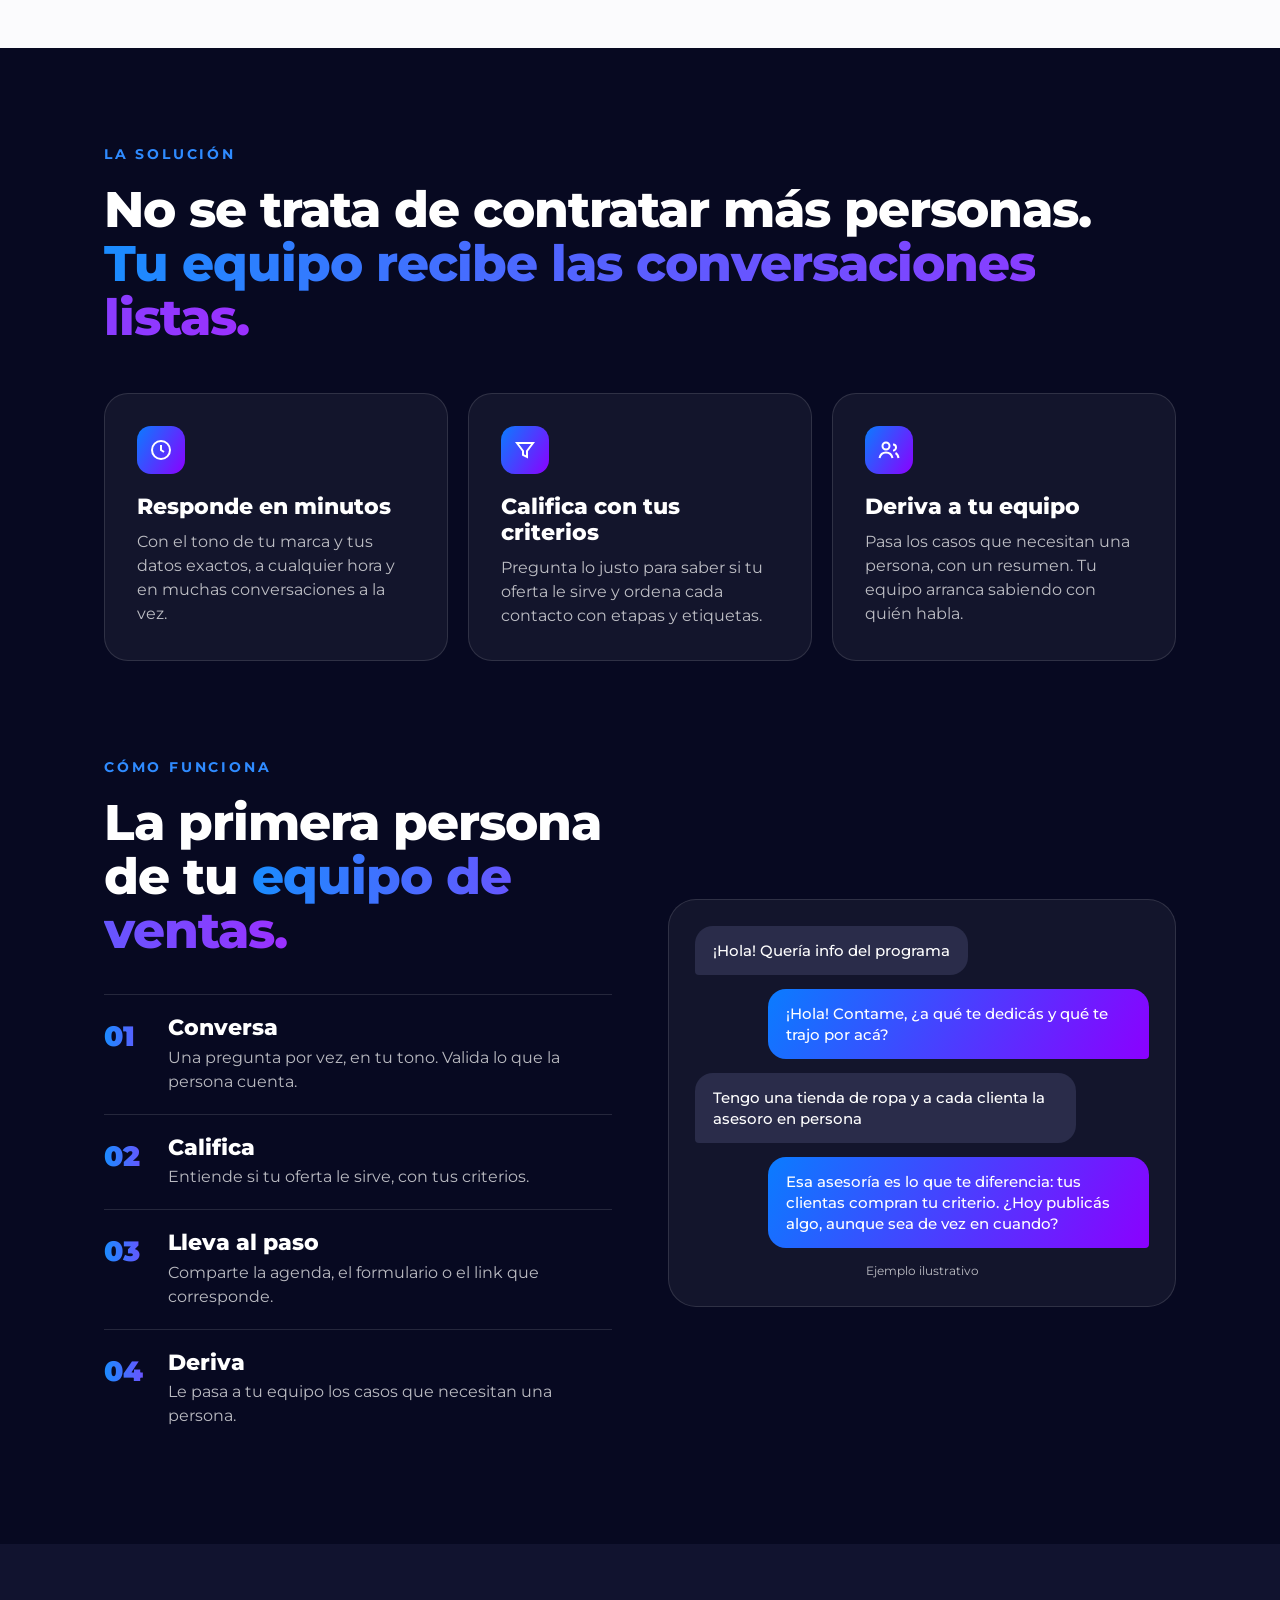
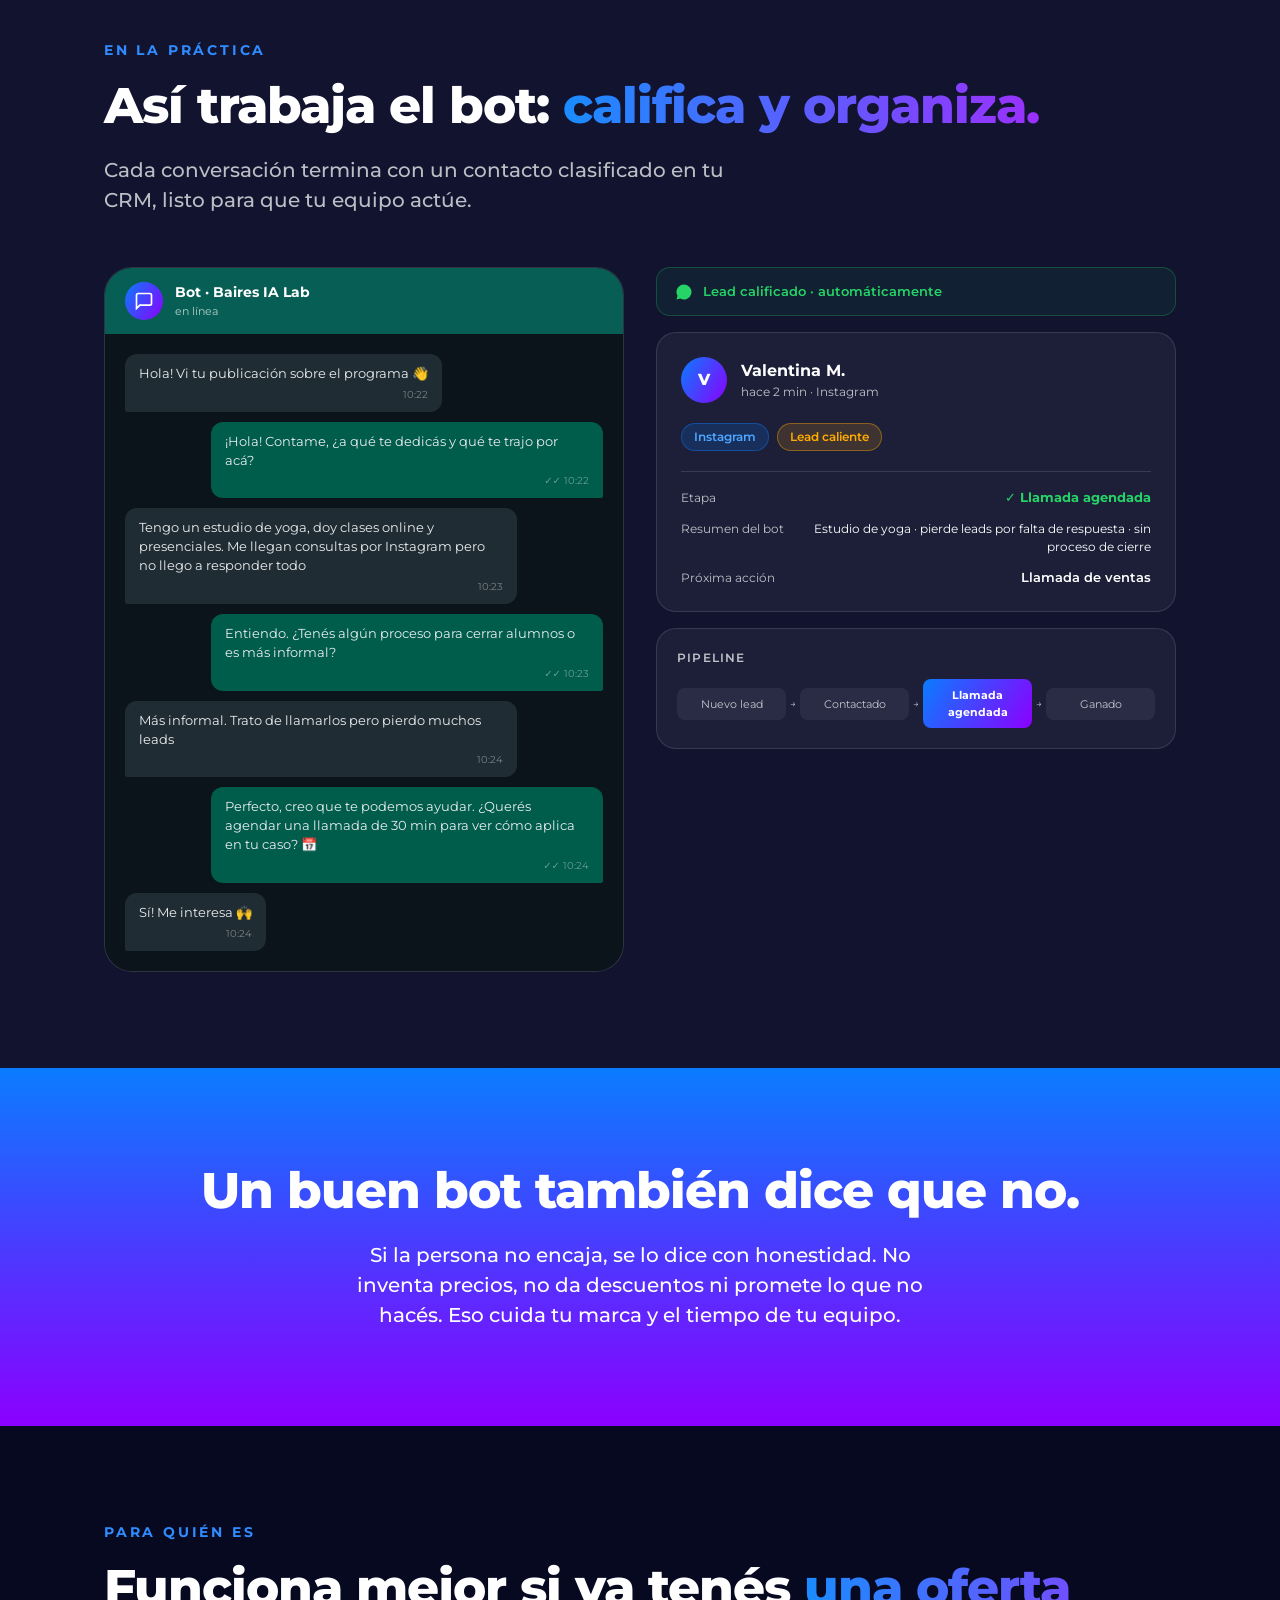
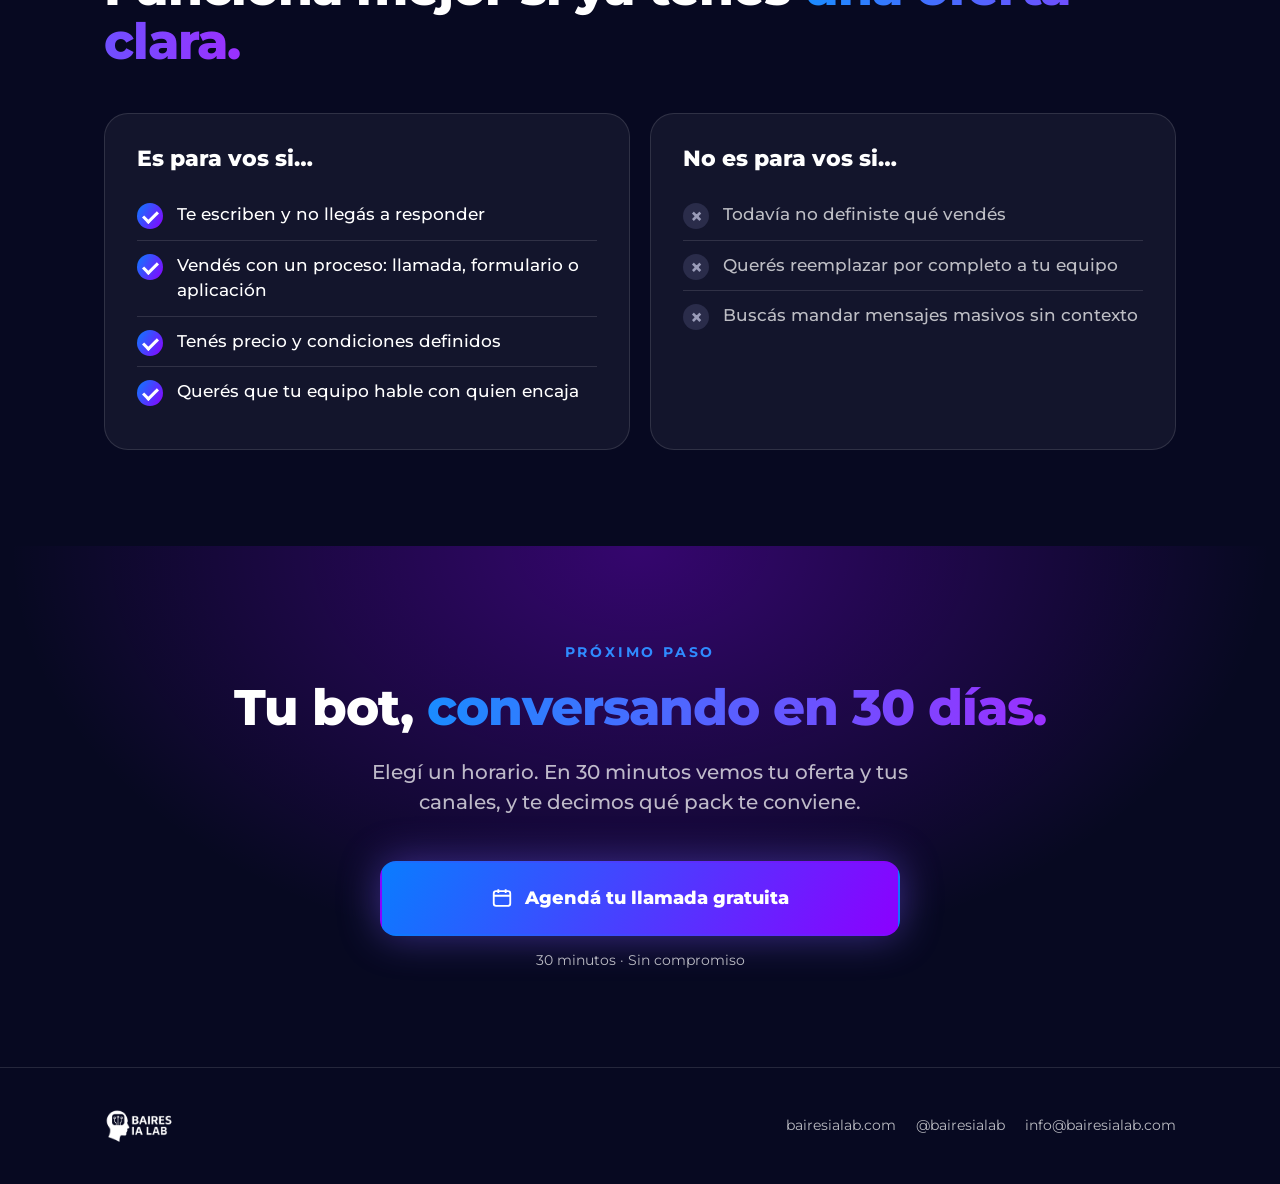
==== commit 94e18ee4: "Add WhatsApp + CRM demo section to bot landing Shows a realistic qualifying conversation and how the" ====
--- a/bot/index.html
+++ b/bot/index.html
@@ -149,7 +149,7 @@
 @media (max-width:860px){
   section{padding:72px 0}
   .hero{padding:110px 0 72px}
-  .hero .wrap,.how,.two{grid-template-columns:1fr}
+  .hero .wrap,.how,.two,.demo-grid{grid-template-columns:1fr}
   .video{margin:8px auto 0;max-width:300px}
   .grid3{grid-template-columns:1fr}
   .btn{width:100%;justify-content:center}
@@ -244,6 +244,121 @@
       <div class="m in">Tengo una tienda de ropa y a cada clienta la asesoro en persona</div>
       <div class="m out">Esa asesoría es lo que te diferencia: tus clientas compran tu criterio. ¿Hoy publicás algo, aunque sea de vez en cuando?</div>
       <small>Ejemplo ilustrativo</small>
+    </div>
+  </div>
+</section>
+
+<!-- EN LA PRÁCTICA -->
+<section style="background:var(--navy-2)">
+  <div class="wrap">
+    <div class="kicker">En la práctica</div>
+    <h2>Así trabaja el bot: <span class="gt">califica y organiza.</span></h2>
+    <p class="lead" style="margin-bottom:52px">Cada conversación termina con un contacto clasificado en tu CRM, listo para que tu equipo actúe.</p>
+    <div class="demo-grid" style="display:grid;grid-template-columns:1fr 1fr;gap:32px;align-items:start">
+
+      <!-- WHATSAPP CHAT -->
+      <div style="background:#111827;border-radius:28px;overflow:hidden;border:1.5px solid var(--line)">
+        <!-- Header WA -->
+        <div style="background:#075e54;padding:14px 20px;display:flex;align-items:center;gap:12px">
+          <div style="width:38px;height:38px;border-radius:50%;background:var(--grad);display:grid;place-items:center;flex-shrink:0">
+            <svg width="20" height="20" viewBox="0 0 24 24" fill="none" stroke="#fff" stroke-width="2"><path d="M21 15a2 2 0 0 1-2 2H7l-4 4V5a2 2 0 0 1 2-2h14a2 2 0 0 1 2 2z"/></svg>
+          </div>
+          <div>
+            <div style="font-weight:700;font-size:14px;color:#fff">Bot · Baires IA Lab</div>
+            <div style="font-size:11px;color:rgba(255,255,255,.7)">en línea</div>
+          </div>
+        </div>
+        <!-- Mensajes -->
+        <div style="padding:20px;display:flex;flex-direction:column;gap:10px;background:#0b141a">
+          <div style="align-self:flex-start;background:#202c33;padding:10px 14px;border-radius:12px 12px 12px 2px;max-width:82%">
+            <p style="font-size:13px;color:#e9edef;margin:0;line-height:1.45">Hola! Vi tu publicación sobre el programa 👋</p>
+            <span style="font-size:10px;color:rgba(255,255,255,.4);display:block;margin-top:4px;text-align:right">10:22</span>
+          </div>
+          <div style="align-self:flex-end;background:#005c4b;padding:10px 14px;border-radius:12px 12px 2px 12px;max-width:82%">
+            <p style="font-size:13px;color:#e9edef;margin:0;line-height:1.45">¡Hola! Contame, ¿a qué te dedicás y qué te trajo por acá?</p>
+            <span style="font-size:10px;color:rgba(255,255,255,.4);display:block;margin-top:4px;text-align:right">✓✓ 10:22</span>
+          </div>
+          <div style="align-self:flex-start;background:#202c33;padding:10px 14px;border-radius:12px 12px 12px 2px;max-width:82%">
+            <p style="font-size:13px;color:#e9edef;margin:0;line-height:1.45">Tengo un estudio de yoga, doy clases online y presenciales. Me llegan consultas por Instagram pero no llego a responder todo</p>
+            <span style="font-size:10px;color:rgba(255,255,255,.4);display:block;margin-top:4px;text-align:right">10:23</span>
+          </div>
+          <div style="align-self:flex-end;background:#005c4b;padding:10px 14px;border-radius:12px 12px 2px 12px;max-width:82%">
+            <p style="font-size:13px;color:#e9edef;margin:0;line-height:1.45">Entiendo. ¿Tenés algún proceso para cerrar alumnos o es más informal?</p>
+            <span style="font-size:10px;color:rgba(255,255,255,.4);display:block;margin-top:4px;text-align:right">✓✓ 10:23</span>
+          </div>
+          <div style="align-self:flex-start;background:#202c33;padding:10px 14px;border-radius:12px 12px 12px 2px;max-width:82%">
+            <p style="font-size:13px;color:#e9edef;margin:0;line-height:1.45">Más informal. Trato de llamarlos pero pierdo muchos leads</p>
+            <span style="font-size:10px;color:rgba(255,255,255,.4);display:block;margin-top:4px;text-align:right">10:24</span>
+          </div>
+          <div style="align-self:flex-end;background:#005c4b;padding:10px 14px;border-radius:12px 12px 2px 12px;max-width:82%">
+            <p style="font-size:13px;color:#e9edef;margin:0;line-height:1.45">Perfecto, creo que te podemos ayudar. ¿Querés agendar una llamada de 30 min para ver cómo aplica en tu caso? 📅</p>
+            <span style="font-size:10px;color:rgba(255,255,255,.4);display:block;margin-top:4px;text-align:right">✓✓ 10:24</span>
+          </div>
+          <div style="align-self:flex-start;background:#202c33;padding:10px 14px;border-radius:12px 12px 12px 2px;max-width:82%">
+            <p style="font-size:13px;color:#e9edef;margin:0;line-height:1.45">Sí! Me interesa 🙌</p>
+            <span style="font-size:10px;color:rgba(255,255,255,.4);display:block;margin-top:4px;text-align:right">10:24</span>
+          </div>
+        </div>
+      </div>
+
+      <!-- CRM RESULT -->
+      <div style="display:flex;flex-direction:column;gap:16px">
+        <div style="background:rgba(37,211,102,.07);border:1.5px solid rgba(37,211,102,.25);border-radius:14px;padding:14px 18px;display:flex;align-items:center;gap:10px">
+          <svg width="18" height="18" viewBox="0 0 24 24" fill="#25d366"><path d="M12 2a10 10 0 0 0-8.6 15.1L2 22l5-1.3A10 10 0 1 0 12 2z"/></svg>
+          <span style="font-size:13px;font-weight:600;color:#25d366">Lead calificado · automáticamente</span>
+        </div>
+
+        <!-- Contact card -->
+        <div style="background:var(--card);border:1.5px solid var(--line);border-radius:20px;padding:24px">
+          <div style="display:flex;align-items:center;gap:14px;margin-bottom:20px">
+            <div style="width:46px;height:46px;border-radius:50%;background:var(--grad);display:grid;place-items:center;font-weight:800;font-size:16px;color:#fff;flex-shrink:0">V</div>
+            <div>
+              <div style="font-weight:700;font-size:16px">Valentina M.</div>
+              <div style="font-size:12px;color:var(--muted)">hace 2 min · Instagram</div>
+            </div>
+          </div>
+          <div style="display:flex;gap:8px;flex-wrap:wrap;margin-bottom:20px">
+            <span style="background:rgba(10,124,255,.18);border:1px solid rgba(10,124,255,.4);border-radius:999px;padding:4px 12px;font-size:12px;font-weight:600;color:#4da6ff">Instagram</span>
+            <span style="background:rgba(255,170,0,.15);border:1px solid rgba(255,170,0,.4);border-radius:999px;padding:4px 12px;font-size:12px;font-weight:600;color:#ffaa00">Lead caliente</span>
+          </div>
+          <div style="display:flex;flex-direction:column;gap:12px;border-top:1px solid var(--line);padding-top:16px">
+            <div style="display:flex;justify-content:space-between;align-items:center">
+              <span style="font-size:12px;color:var(--muted)">Etapa</span>
+              <span style="font-size:13px;font-weight:700;color:#25d366">✓ Llamada agendada</span>
+            </div>
+            <div style="display:flex;justify-content:space-between;align-items:start;gap:12px">
+              <span style="font-size:12px;color:var(--muted);white-space:nowrap">Resumen del bot</span>
+              <span style="font-size:12px;color:var(--text);text-align:right">Estudio de yoga · pierde leads por falta de respuesta · sin proceso de cierre</span>
+            </div>
+            <div style="display:flex;justify-content:space-between;align-items:center">
+              <span style="font-size:12px;color:var(--muted)">Próxima acción</span>
+              <span style="font-size:13px;font-weight:600">Llamada de ventas</span>
+            </div>
+          </div>
+        </div>
+
+        <!-- Pipeline mini -->
+        <div style="background:var(--card);border:1.5px solid var(--line);border-radius:20px;padding:20px">
+          <div style="font-size:12px;color:var(--muted);margin-bottom:12px;font-weight:600;letter-spacing:.1em;text-transform:uppercase">Pipeline</div>
+          <div style="display:flex;align-items:center;gap:0">
+            <div style="flex:1;text-align:center">
+              <div style="background:rgba(255,255,255,.06);border-radius:8px;padding:8px 4px;font-size:11px;color:var(--muted)">Nuevo lead</div>
+            </div>
+            <div style="color:var(--muted);font-size:10px;padding:0 4px">→</div>
+            <div style="flex:1;text-align:center">
+              <div style="background:rgba(255,255,255,.06);border-radius:8px;padding:8px 4px;font-size:11px;color:var(--muted)">Contactado</div>
+            </div>
+            <div style="color:var(--muted);font-size:10px;padding:0 4px">→</div>
+            <div style="flex:1;text-align:center">
+              <div style="background:var(--grad);border-radius:8px;padding:8px 4px;font-size:11px;font-weight:700;color:#fff">Llamada agendada</div>
+            </div>
+            <div style="color:var(--muted);font-size:10px;padding:0 4px">→</div>
+            <div style="flex:1;text-align:center">
+              <div style="background:rgba(255,255,255,.06);border-radius:8px;padding:8px 4px;font-size:11px;color:var(--muted)">Ganado</div>
+            </div>
+          </div>
+        </div>
+      </div>
     </div>
   </div>
 </section>
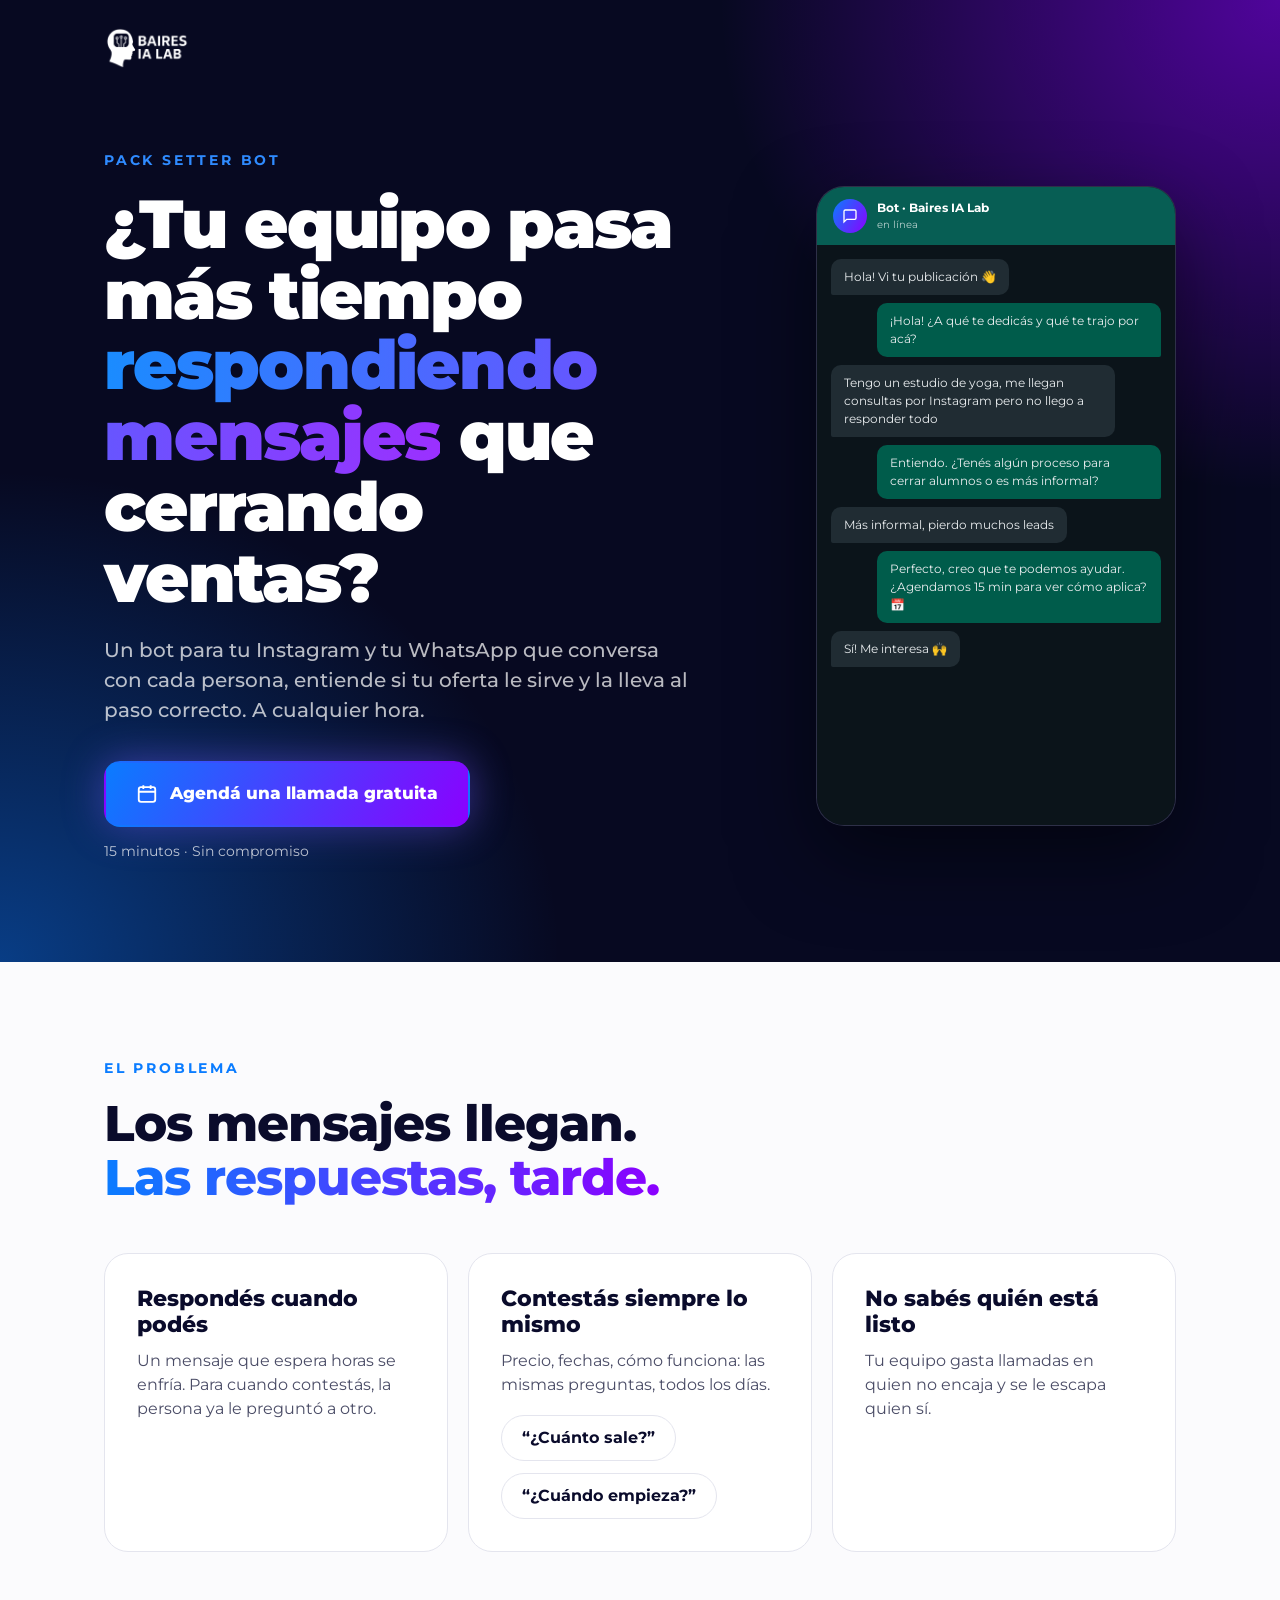
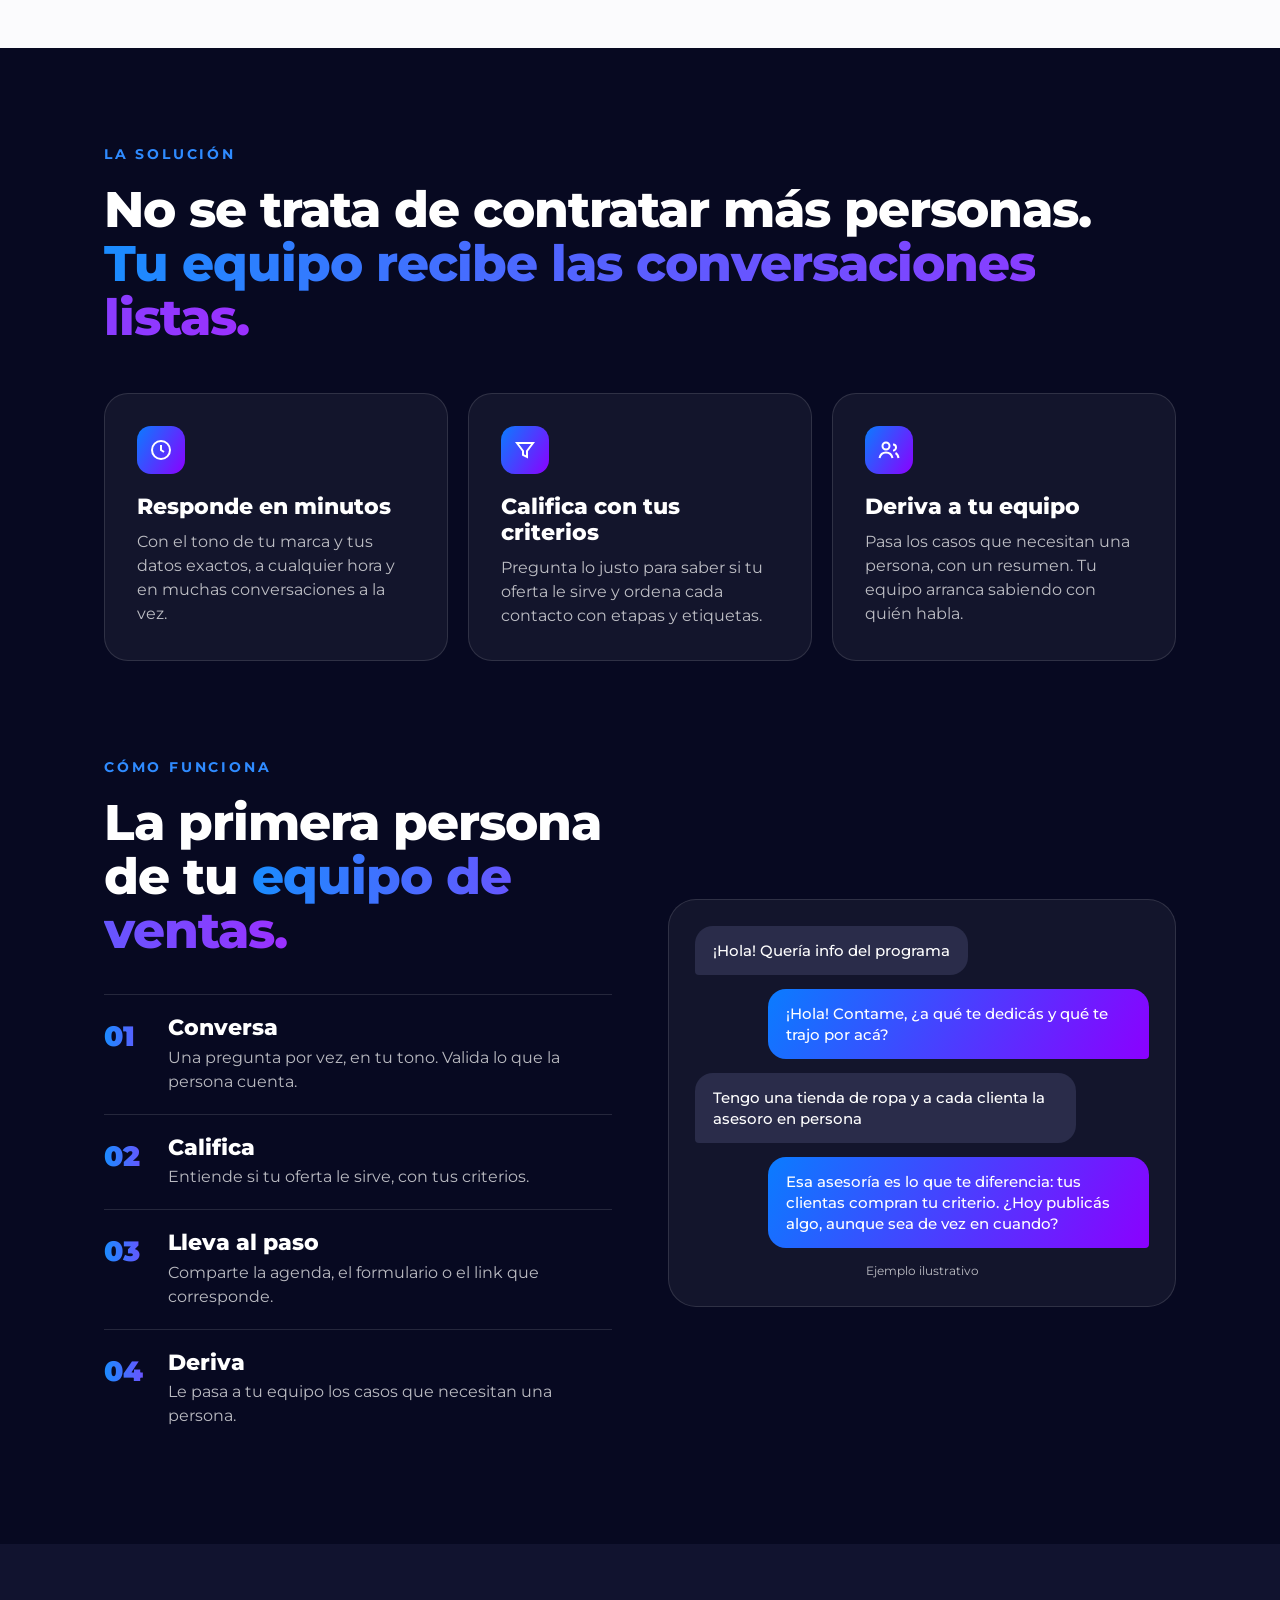
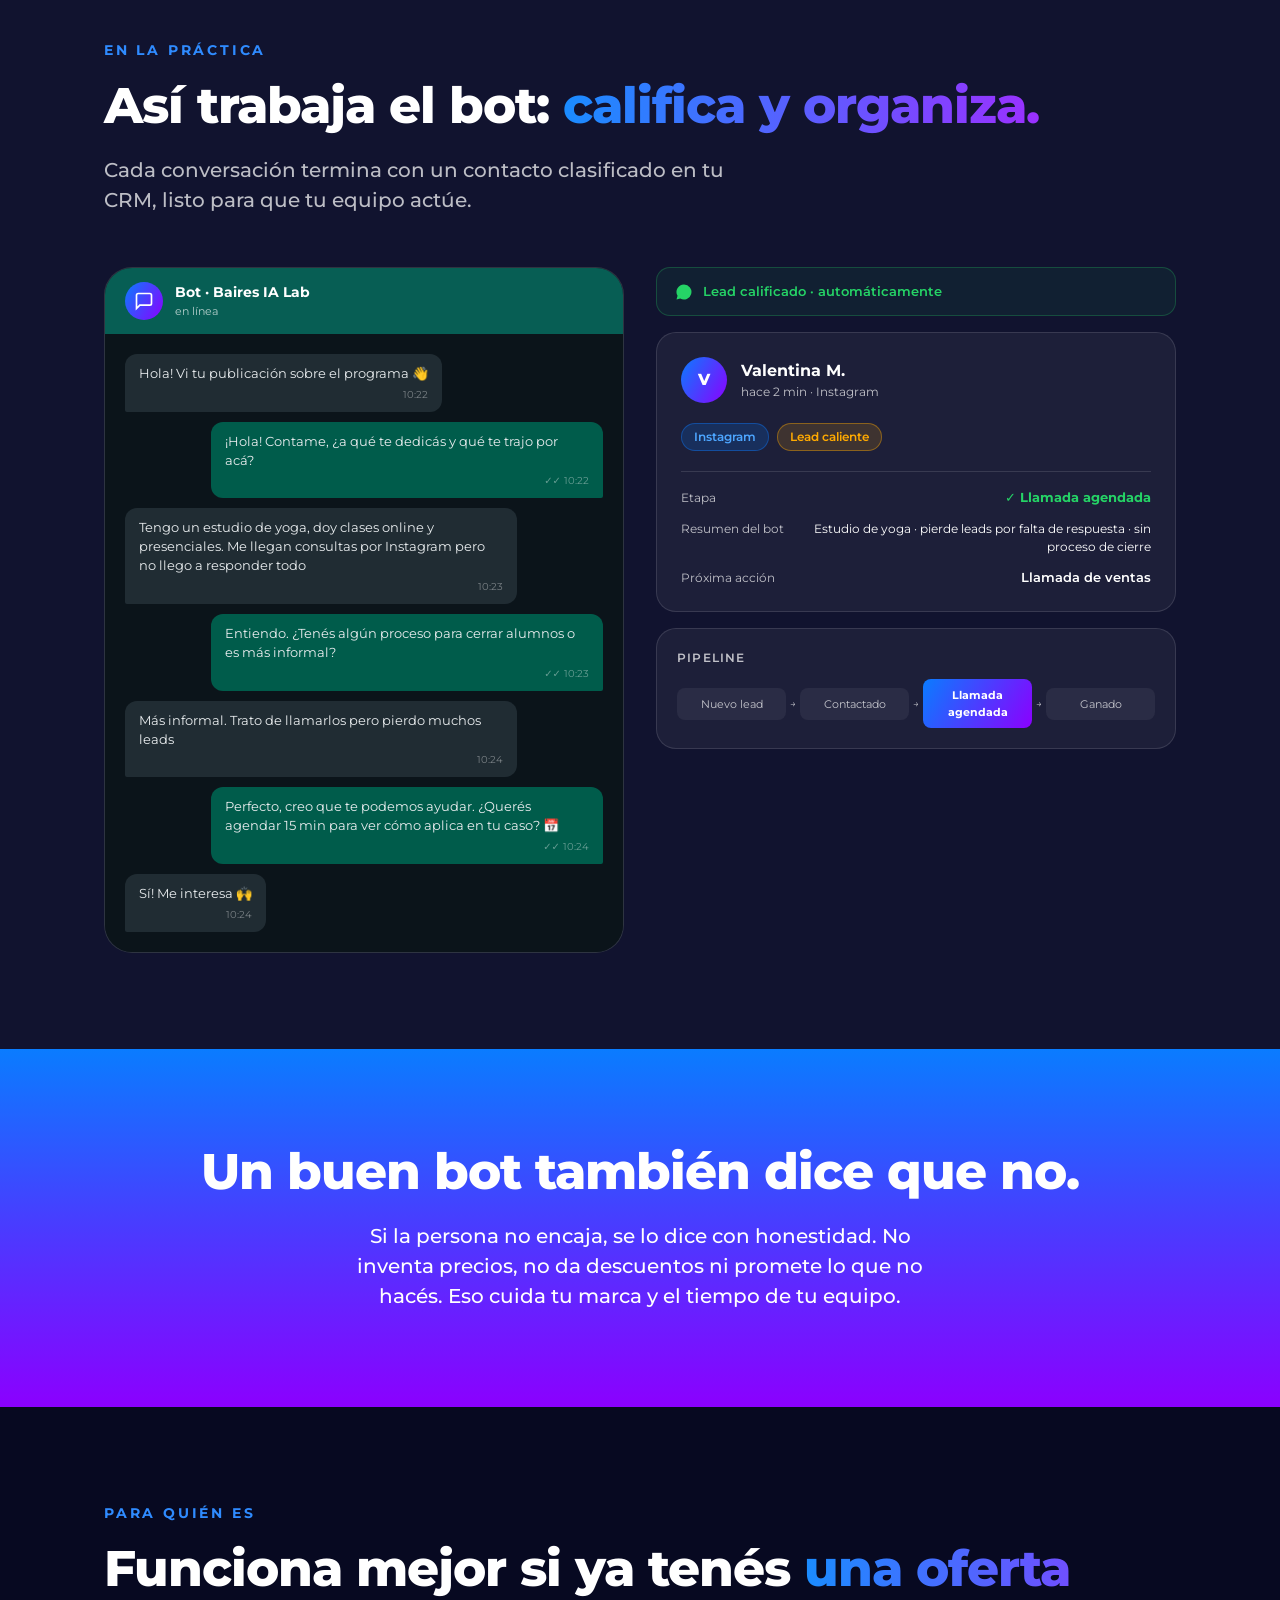
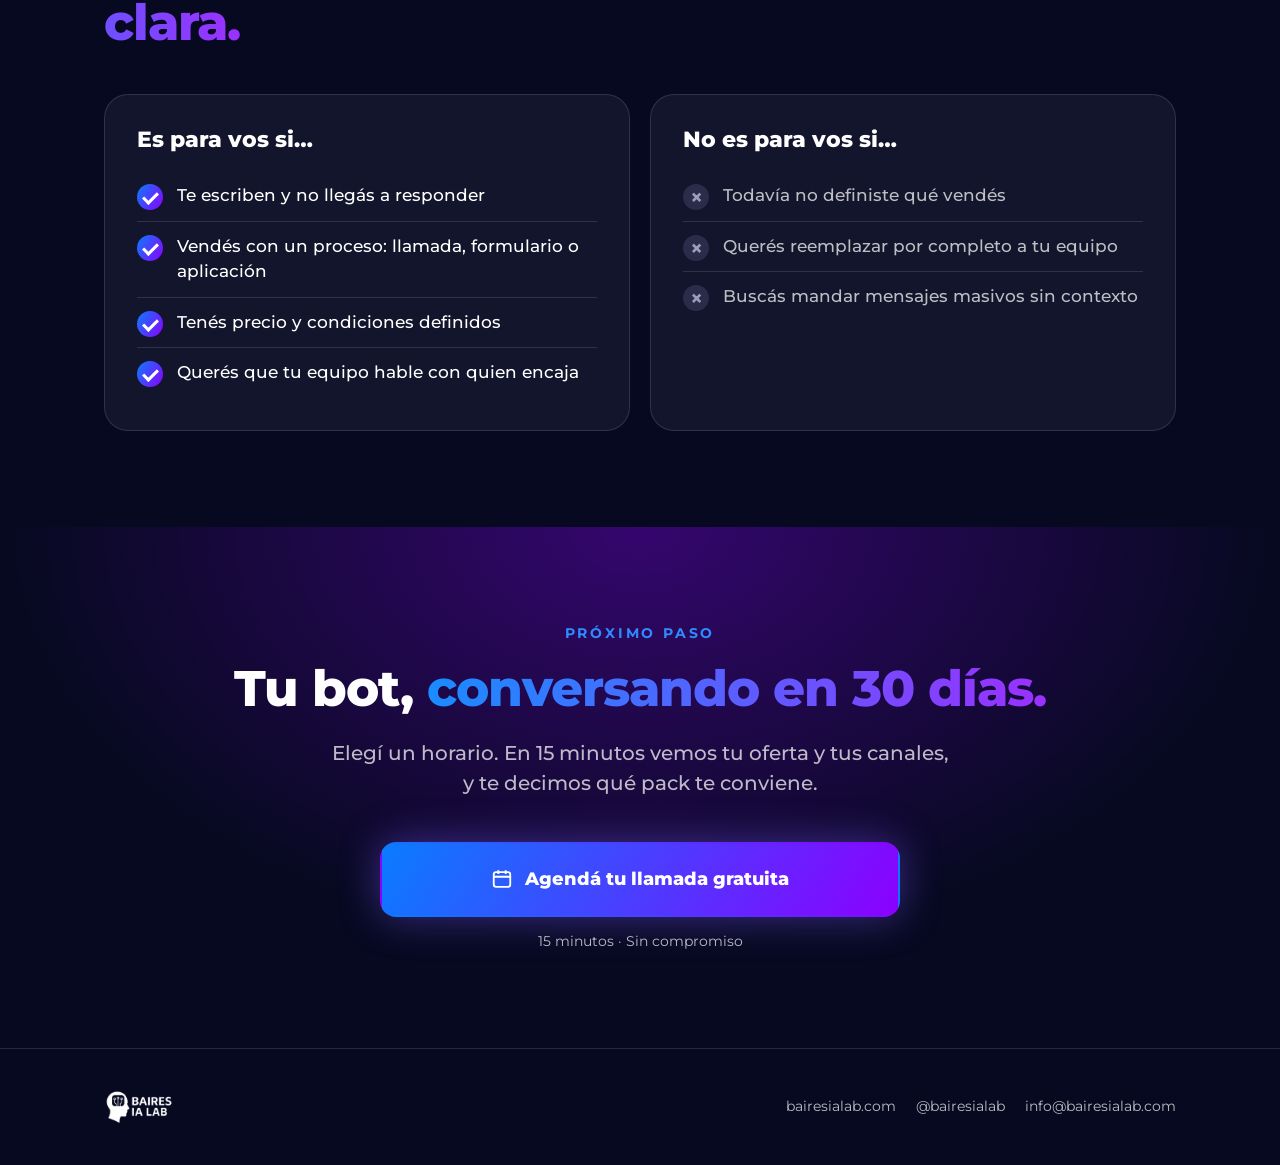
==== commit abd73163: "Fix bot landing: 30→15 min, replace video placeholder with chat preview - Change all "30 minutos" re" ====
--- a/bot/index.html
+++ b/bot/index.html
@@ -25,7 +25,7 @@
 <link rel="icon" type="image/png" href="../archivos/isologo-cropped (1).png">
 <meta name="description" content="Un bot para tu Instagram y tu WhatsApp que atiende, califica y le pasa a tu equipo las conversaciones listas. Agendá una llamada gratuita.">
 <meta property="og:title" content="Setter Bot · Baires IA Lab">
-<meta property="og:description" content="Dejá de perder ventas por responder tarde. Agendá una llamada gratuita de 30 minutos.">
+<meta property="og:description" content="Dejá de perder ventas por responder tarde. Agendá una llamada gratuita de 15 minutos.">
 <link rel="preconnect" href="https://fonts.googleapis.com">
 <link rel="preconnect" href="https://fonts.gstatic.com" crossorigin>
 <link href="https://fonts.googleapis.com/css2?family=Montserrat:wght@400;500;600;700;800;900&display=swap" rel="stylesheet">
@@ -177,14 +177,28 @@
           <svg width="22" height="22" viewBox="0 0 24 24" fill="none" stroke="#fff" stroke-width="2"><rect x="3" y="4.5" width="18" height="16" rx="2.5"/><path d="M3 9.5h18M8 2.5v4M16 2.5v4"/></svg>
           Agendá una llamada gratuita
         </a>
-        <p class="note">30 minutos · Sin compromiso</p>
-      </div>
-    </div>
-    <div class="video" style="display:flex;align-items:center;justify-content:center;flex-direction:column;gap:16px;padding:40px 24px;text-align:center">
-      <div style="width:64px;height:64px;border-radius:50%;background:var(--grad);display:grid;place-items:center">
-        <svg width="28" height="28" viewBox="0 0 24 24" fill="none" stroke="#fff" stroke-width="2"><path d="M21 15a2 2 0 0 1-2 2H7l-4 4V5a2 2 0 0 1 2-2h14a2 2 0 0 1 2 2z"/></svg>
-      </div>
-      <p style="color:rgba(255,255,255,.6);font-size:14px;margin:0">Demo del bot<br>próximamente</p>
+        <p class="note">15 minutos · Sin compromiso</p>
+      </div>
+    </div>
+    <div class="video" style="display:flex;flex-direction:column;overflow:hidden;padding:0">
+      <div style="background:#075e54;padding:12px 16px;display:flex;align-items:center;gap:10px;flex-shrink:0">
+        <div style="width:34px;height:34px;border-radius:50%;background:var(--grad);display:grid;place-items:center;flex-shrink:0">
+          <svg width="16" height="16" viewBox="0 0 24 24" fill="none" stroke="#fff" stroke-width="2"><path d="M21 15a2 2 0 0 1-2 2H7l-4 4V5a2 2 0 0 1 2-2h14a2 2 0 0 1 2 2z"/></svg>
+        </div>
+        <div>
+          <div style="font-weight:700;font-size:12px;color:#fff">Bot · Baires IA Lab</div>
+          <div style="font-size:10px;color:rgba(255,255,255,.7)">en línea</div>
+        </div>
+      </div>
+      <div style="flex:1;padding:14px;background:#0b141a;display:flex;flex-direction:column;gap:8px">
+        <div style="align-self:flex-start;background:#202c33;padding:9px 13px;border-radius:10px 10px 10px 2px;max-width:86%"><p style="font-size:12px;color:#e9edef;margin:0">Hola! Vi tu publicación 👋</p></div>
+        <div style="align-self:flex-end;background:#005c4b;padding:9px 13px;border-radius:10px 10px 2px 10px;max-width:86%"><p style="font-size:12px;color:#e9edef;margin:0">¡Hola! ¿A qué te dedicás y qué te trajo por acá?</p></div>
+        <div style="align-self:flex-start;background:#202c33;padding:9px 13px;border-radius:10px 10px 10px 2px;max-width:86%"><p style="font-size:12px;color:#e9edef;margin:0">Tengo un estudio de yoga, me llegan consultas por Instagram pero no llego a responder todo</p></div>
+        <div style="align-self:flex-end;background:#005c4b;padding:9px 13px;border-radius:10px 10px 2px 10px;max-width:86%"><p style="font-size:12px;color:#e9edef;margin:0">Entiendo. ¿Tenés algún proceso para cerrar alumnos o es más informal?</p></div>
+        <div style="align-self:flex-start;background:#202c33;padding:9px 13px;border-radius:10px 10px 10px 2px;max-width:86%"><p style="font-size:12px;color:#e9edef;margin:0">Más informal, pierdo muchos leads</p></div>
+        <div style="align-self:flex-end;background:#005c4b;padding:9px 13px;border-radius:10px 10px 2px 10px;max-width:86%"><p style="font-size:12px;color:#e9edef;margin:0">Perfecto, creo que te podemos ayudar. ¿Agendamos 15 min para ver cómo aplica? 📅</p></div>
+        <div style="align-self:flex-start;background:#202c33;padding:9px 13px;border-radius:10px 10px 10px 2px;max-width:86%"><p style="font-size:12px;color:#e9edef;margin:0">Sí! Me interesa 🙌</p></div>
+      </div>
     </div>
   </div>
 </section>
@@ -291,7 +305,7 @@
             <span style="font-size:10px;color:rgba(255,255,255,.4);display:block;margin-top:4px;text-align:right">10:24</span>
           </div>
           <div style="align-self:flex-end;background:#005c4b;padding:10px 14px;border-radius:12px 12px 2px 12px;max-width:82%">
-            <p style="font-size:13px;color:#e9edef;margin:0;line-height:1.45">Perfecto, creo que te podemos ayudar. ¿Querés agendar una llamada de 30 min para ver cómo aplica en tu caso? 📅</p>
+            <p style="font-size:13px;color:#e9edef;margin:0;line-height:1.45">Perfecto, creo que te podemos ayudar. ¿Querés agendar 15 min para ver cómo aplica en tu caso? 📅</p>
             <span style="font-size:10px;color:rgba(255,255,255,.4);display:block;margin-top:4px;text-align:right">✓✓ 10:24</span>
           </div>
           <div style="align-self:flex-start;background:#202c33;padding:10px 14px;border-radius:12px 12px 12px 2px;max-width:82%">
@@ -399,13 +413,13 @@
   <div class="wrap">
     <div class="kicker">Próximo paso</div>
     <h2>Tu bot, <span class="gt">conversando en 30 días.</span></h2>
-    <p class="lead">Elegí un horario. En 30 minutos vemos tu oferta y tus canales, y te decimos qué pack te conviene.</p>
+    <p class="lead">Elegí un horario. En 15 minutos vemos tu oferta y tus canales, y te decimos qué pack te conviene.</p>
     <div style="margin:44px auto 0;max-width:520px;text-align:center">
       <a class="btn solid" href="https://calendar.app.google/iZ91BzeRAm9MXAzFA" target="_blank" rel="noopener" style="width:100%;justify-content:center;font-size:18px;padding:22px 32px">
         <svg width="22" height="22" viewBox="0 0 24 24" fill="none" stroke="#fff" stroke-width="2"><rect x="3" y="4.5" width="18" height="16" rx="2.5"/><path d="M3 9.5h18M8 2.5v4M16 2.5v4"/></svg>
         Agendá tu llamada gratuita
       </a>
-      <p class="note">30 minutos · Sin compromiso</p>
+      <p class="note">15 minutos · Sin compromiso</p>
     </div>
   </div>
 </section>
